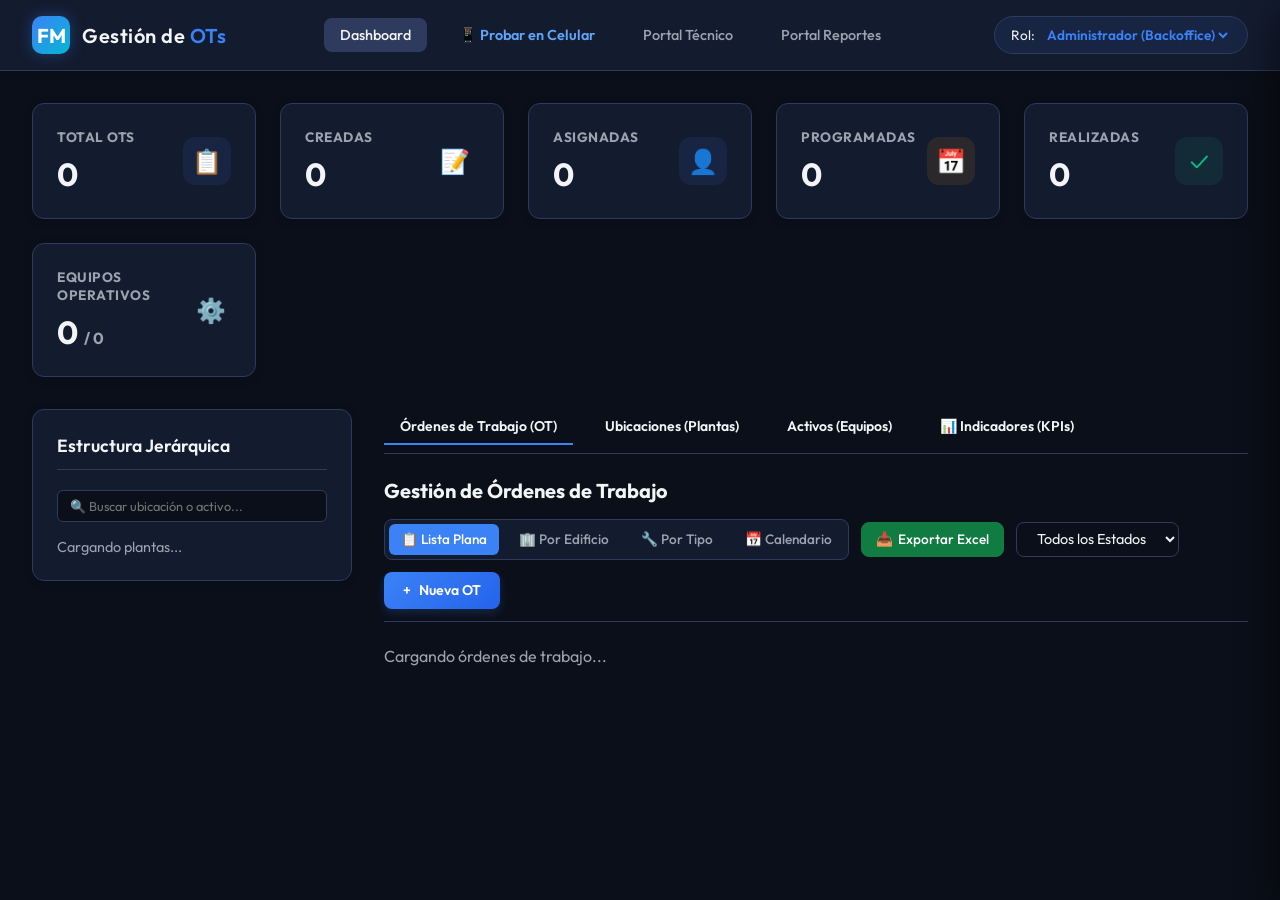
==== static/index.html @ 558680eb "feat: add 'Limpieza DB' state to asset status options and exclude it from active dropdowns" ====
<!DOCTYPE html>
<html lang="es">
<head>
    <meta charset="UTF-8">
    <meta name="viewport" content="width=device-width, initial-scale=1.0">
    <title>Gestión de OTs - FMS Climatización</title>
    <link rel="stylesheet" href="/static/css/style.css">
</head>
<body>

    <!-- App Header -->
    <header class="app-header">
        <div class="brand">
            <div class="brand-logo">FM</div>
            <h1 class="brand-name">Gestión de <span>OTs</span></h1>
        </div>
        
        <nav class="nav-links">
            <a href="/static/index.html" class="nav-link active">Dashboard</a>
            <a href="/static/simulator.html" class="nav-link" style="color: #60a5fa; font-weight: 600;">📱 Probar en Celular</a>
            <a href="/static/technician.html" class="nav-link" target="_blank">Portal Técnico</a>
            <a href="/static/request.html" class="nav-link" target="_blank">Portal Reportes</a>
        </nav>

        <div class="header-controls">
            <div class="role-badge">
                <span>Rol:</span>
                <select id="select-role" class="role-select">
                    <option value="admin">Administrador (Backoffice)</option>
                    <option value="tech">Técnico (Terreno)</option>
                </select>
            </div>
        </div>
    </header>

    <!-- Main Container -->
    <div class="main-container">

        <!-- KPI Row -->
        <div class="kpi-container" id="kpi-row">
            <div class="kpi-card interactive" id="card-kpi-total-ots">
                <div class="kpi-info">
                    <h3>Total OTs</h3>
                    <div class="kpi-value" id="kpi-total-ots">0</div>
                </div>
                <div class="kpi-icon-wrapper blue">📋</div>
            </div>
            <div class="kpi-card interactive" id="card-kpi-creadas">
                <div class="kpi-info">
                    <h3>Creadas</h3>
                    <div class="kpi-value" id="kpi-creadas">0</div>
                </div>
                <div class="kpi-icon-wrapper gray">📝</div>
            </div>
            <div class="kpi-card interactive" id="card-kpi-asignadas">
                <div class="kpi-info">
                    <h3>Asignadas</h3>
                    <div class="kpi-value" id="kpi-asignadas">0</div>
                </div>
                <div class="kpi-icon-wrapper blue">👤</div>
            </div>
            <div class="kpi-card interactive" id="card-kpi-programadas">
                <div class="kpi-info">
                    <h3>Programadas</h3>
                    <div class="kpi-value" id="kpi-programadas">0</div>
                </div>
                <div class="kpi-icon-wrapper orange">📅</div>
            </div>
            <div class="kpi-card interactive" id="card-kpi-realizadas">
                <div class="kpi-info">
                    <h3>Realizadas</h3>
                    <div class="kpi-value" id="kpi-realizadas">0</div>
                </div>
                <div class="kpi-icon-wrapper green">✓</div>
            </div>
            <div class="kpi-card interactive" id="card-kpi-activos">
                <div class="kpi-info">
                    <h3>Equipos Operativos</h3>
                    <div class="kpi-value" id="kpi-activos">0 <span style="font-size: 1rem; color: var(--text-muted);">/ 0</span></div>
                </div>
                <div class="kpi-icon-wrapper teal">⚙️</div>
            </div>
        </div>

        <!-- Dashboard Layout -->
        <div class="dashboard-grid">
            
            <!-- Sidebar: Hierarchical Selector -->
            <div class="hierarchy-panel" style="display: flex; flex-direction: column;">
                <div class="panel-title">
                    <span>Estructura Jerárquica</span>
                </div>
                <div style="margin-bottom: 1rem;">
                    <input type="text" id="hierarchy-search" class="form-control" placeholder="🔍 Buscar ubicación o activo..." style="font-size: 0.8rem; padding: 0.45rem 0.75rem; border-radius: 6px; width: 100%;">
                    <div id="search-planta-indicator" style="font-size: 0.7rem; color: var(--text-muted); margin-top: 0.35rem; display: none;"></div>
                </div>
                <div class="hierarchy-list" id="hierarchy-tree">
                    <!-- Loaded dynamically -->
                    <p style="color: var(--text-muted); font-size: 0.9rem;">Cargando plantas...</p>
                </div>
            </div>

            <!-- Content Area -->
            <div class="content-panel">
                
                <!-- Tab Headers -->
                <div style="display: flex; gap: 1rem; border-bottom: 1px solid var(--border-color); padding-bottom: 0.5rem;">
                    <button class="btn-secondary active" id="tab-btn-ots" style="border: none; background: transparent; padding: 0.5rem 1rem; border-bottom: 2px solid var(--accent-color); border-radius: 0; font-weight: 600;">
                        Órdenes de Trabajo (OT)
                    </button>
                    <button class="btn-secondary" id="tab-btn-ubicaciones" style="border: none; background: transparent; padding: 0.5rem 1rem; border-bottom: 2px solid transparent; border-radius: 0; font-weight: 600;">
                        Ubicaciones (Plantas)
                    </button>
                    <button class="btn-secondary" id="tab-btn-activos" style="border: none; background: transparent; padding: 0.5rem 1rem; border-bottom: 2px solid transparent; border-radius: 0; font-weight: 600;">
                        Activos (Equipos)
                    </button>
                    <button class="btn-secondary" id="tab-btn-kpis" style="border: none; background: transparent; padding: 0.5rem 1rem; border-bottom: 2px solid transparent; border-radius: 0; font-weight: 600;">
                        📊 Indicadores (KPIs)
                    </button>
                </div>

                <!-- Tab 1 Content: Work Orders -->
                <div id="tab-ots" class="tab-content">
                    <div class="card-header-actions">
                        <h2 style="font-size: 1.25rem;">Gestión de Órdenes de Trabajo</h2>
                        <div style="display: flex; gap: 0.75rem; align-items: center;">
                            <div style="display: flex; gap: 0.5rem; background: var(--bg-secondary); padding: 0.25rem; border-radius: 8px; border: 1px solid var(--border-color);" id="ot-view-selectors">
                                <button class="btn-secondary" id="btn-ot-view-flat" style="padding: 0.4rem 0.75rem; font-size: 0.85rem; border: none; border-radius: 6px; cursor: pointer; display: flex; align-items: center; gap: 0.35rem; background: var(--accent-color); color: white; font-weight: 500;">
                                    📋 Lista Plana
                                </button>
                                <button class="btn-secondary" id="btn-ot-view-building" style="padding: 0.4rem 0.75rem; font-size: 0.85rem; border: none; border-radius: 6px; cursor: pointer; display: flex; align-items: center; gap: 0.35rem; background: transparent; color: var(--text-muted); font-weight: 500;">
                                    🏢 Por Edificio
                                </button>
                                <button class="btn-secondary" id="btn-ot-view-type" style="padding: 0.4rem 0.75rem; font-size: 0.85rem; border: none; border-radius: 6px; cursor: pointer; display: flex; align-items: center; gap: 0.35rem; background: transparent; color: var(--text-muted); font-weight: 500;">
                                    🔧 Por Tipo
                                </button>
                                <button class="btn-secondary" id="btn-ot-view-calendar" style="padding: 0.4rem 0.75rem; font-size: 0.85rem; border: none; border-radius: 6px; cursor: pointer; display: flex; align-items: center; gap: 0.35rem; background: transparent; color: var(--text-muted); font-weight: 500;">
                                    📅 Calendario
                                </button>
                            </div>
                            <button class="btn-secondary" id="btn-export-ots-excel" style="background: #107c41; color: white; border-color: #107c41; display: flex; align-items: center; gap: 0.35rem; padding: 0.45rem 0.85rem; font-size: 0.85rem;">
                                <span>📥</span> Exportar Excel
                            </button>
                             <select id="filter-ot-state" class="form-control" style="width: auto; padding: 0.4rem 1rem;">
                                <option value="">Todos los Estados</option>
                                <option value="CREADA">Creadas</option>
                                <option value="ASIGNADA">Asignadas</option>
                                <option value="PROGRAMADA">Programadas</option>
                                <option value="REALIZADA">Realizadas</option>
                            </select>
                            <button class="btn-primary" id="btn-create-ot">
                                <span>+</span> Nueva OT
                            </button>
                        </div>
                    </div>
                    <div class="grid-container" id="ot-grid">
                        <!-- Loaded dynamically -->
                        <p style="color: var(--text-muted);">Selecciona una planta o edificio a la izquierda para ver sus OTs.</p>
                    </div>
                </div>

                <!-- Tab 2 Content: Assets -->
                <div id="tab-activos" class="tab-content" style="display: none;">
                    <div class="card-header-actions">
                        <div style="display: flex; flex-direction: column; gap: 0.25rem;">
                            <h2 style="font-size: 1.25rem;">Inventario de Activos</h2>
                            <span id="current-location-label" style="font-size: 0.85rem; color: var(--text-muted);">Selecciona una ubicación a la izquierda</span>
                        </div>
                        <div style="display: flex; gap: 0.75rem; align-items: center;">
                            <select id="filter-activo-state" class="form-control" style="width: auto; padding: 0.4rem 1rem;">
                                <option value="">Todos los Estados</option>
                                <option value="Operativo">Operativos</option>
                                <option value="En Reparación">En Reparación</option>
                                <option value="Limpieza DB">Limpieza DB</option>
                                <option value="Inactivo">Inactivos / Reemplazados</option>
                            </select>
                            <button class="btn-secondary" id="btn-export-activos-excel" style="background: #107c41; color: white; border-color: #107c41; display: flex; align-items: center; gap: 0.35rem; padding: 0.45rem 0.85rem; font-size: 0.85rem;">
                                <span>📥</span> Exportar Excel
                            </button>
                            <a href="/api/excel/plantilla-unificada" class="btn-secondary" style="text-decoration: none; color: var(--text-color); border: 1px solid var(--border-color); display: flex; align-items: center; gap: 0.35rem; padding: 0.45rem 0.85rem; font-size: 0.85rem; border-radius: 6px; background: var(--bg-secondary);">
                                <span>📋</span> Plantilla Carga Masiva
                            </a>
                            <label for="excel-import-unified-file" class="btn-secondary" style="cursor: pointer; display: flex; align-items: center; gap: 0.35rem; font-size: 0.85rem; padding: 0.45rem 0.85rem; background: var(--bg-secondary); border: 1px solid var(--border-color); border-radius: 6px;">
                                <span>📤</span> Subir Carga Masiva
                                <input type="file" id="excel-import-unified-file" accept=".xlsx, .xls" style="display: none;">
                            </label>
                            <a href="/api/excel/plantilla-checklists" class="btn-secondary" style="text-decoration: none; color: var(--text-color); border: 1px solid var(--border-color); display: flex; align-items: center; gap: 0.35rem; padding: 0.45rem 0.85rem; font-size: 0.85rem; border-radius: 6px; background: var(--bg-secondary);">
                                <span>📋</span> Plantilla Checklists
                            </a>
                            <label for="excel-import-checklists-file" class="btn-secondary" id="label-import-checklists" style="cursor: pointer; display: flex; align-items: center; gap: 0.35rem; font-size: 0.85rem; padding: 0.45rem 0.85rem; background: var(--bg-secondary); border: 1px solid var(--border-color); border-radius: 6px;">
                                <span id="label-import-checklists-span">📤</span> Subir Checklists
                                <input type="file" id="excel-import-checklists-file" accept=".xlsx, .xls" style="display: none;">
                            </label>
                            <button class="btn-primary" id="btn-create-activo" disabled>
                                <span>+</span> Registrar Activo
                            </button>
                        </div>
                    </div>
                    <div class="grid-container" id="activo-grid">
                        <p style="color: var(--text-muted);">Selecciona una ubicación específica a la izquierda para ver sus activos.</p>
                    </div>
                </div>

                <!-- Tab 3 Content: Locations (Plant View) -->
                <div id="tab-ubicaciones" class="tab-content" style="display: none;">
                    <!-- Sub-view 1: Plants Summary Overview -->
                    <div id="plant-summary-view">
                        <div class="card-header-actions" style="margin-bottom: 1.5rem;">
                            <div style="display: flex; flex-direction: column; gap: 0.25rem;">
                                <h2 style="font-size: 1.25rem;">Resumen de OTs por Planta</h2>
                                <span style="font-size: 0.85rem; color: var(--text-muted);">Selecciona una planta para ver el detalle de sus órdenes de trabajo</span>
                            </div>
                        </div>
                        <div style="display: grid; grid-template-columns: repeat(auto-fit, minmax(300px, 1fr)); gap: 1.5rem;" id="plant-summary-grid">
                            <!-- Santa Adela Card -->
                            <div class="entity-card plant-kpi-card" data-planta-nombre="Santa Adela" style="cursor: pointer; padding: 1.5rem; transition: transform 0.2s, box-shadow 0.2s; border: 1px solid var(--border-color); background: rgba(255,255,255,0.03); border-radius: 8px;">
                                <h3 style="margin-bottom: 1rem; color: var(--accent-color); font-size: 1.2rem; display: flex; align-items: center; gap: 0.5rem;">🏢 Santa Adela</h3>
                                <div style="display: flex; flex-direction: column; gap: 0.5rem; font-size: 0.9rem;">
                                    <div style="display: flex; justify-content: space-between; border-bottom: 1px solid rgba(255,255,255,0.05); padding-bottom: 0.25rem;">
                                        <span>🛠️ Mantenimiento Correctivo:</span>
                                        <strong id="plant-corrective-santa-adela" style="color: var(--text-color);">0 OTs</strong>
                                    </div>
                                    <div style="display: flex; justify-content: space-between; border-bottom: 1px solid rgba(255,255,255,0.05); padding-bottom: 0.25rem;">
                                        <span>📅 Mantenimiento Preventivo:</span>
                                        <strong id="plant-preventive-santa-adela" style="color: var(--text-color);">0 OTs</strong>
                                    </div>
                                    <div style="display: flex; justify-content: space-between; font-weight: bold; margin-top: 0.5rem; font-size: 1rem; color: var(--accent-color);">
                                        <span>Total OTs:</span>
                                        <span id="plant-total-santa-adela">0 OTs</span>
                                    </div>
                                </div>
                            </div>
                            <!-- La Divisa Card -->
                            <div class="entity-card plant-kpi-card" data-planta-nombre="La Divisa" style="cursor: pointer; padding: 1.5rem; transition: transform 0.2s, box-shadow 0.2s; border: 1px solid var(--border-color); background: rgba(255,255,255,0.03); border-radius: 8px;">
                                <h3 style="margin-bottom: 1rem; color: var(--accent-color); font-size: 1.2rem; display: flex; align-items: center; gap: 0.5rem;">🏢 La Divisa</h3>
                                <div style="display: flex; flex-direction: column; gap: 0.5rem; font-size: 0.9rem;">
                                    <div style="display: flex; justify-content: space-between; border-bottom: 1px solid rgba(255,255,255,0.05); padding-bottom: 0.25rem;">
                                        <span>🛠️ Mantenimiento Correctivo:</span>
                                        <strong id="plant-corrective-la-divisa" style="color: var(--text-color);">0 OTs</strong>
                                    </div>
                                    <div style="display: flex; justify-content: space-between; border-bottom: 1px solid rgba(255,255,255,0.05); padding-bottom: 0.25rem;">
                                        <span>📅 Mantenimiento Preventivo:</span>
                                        <strong id="plant-preventive-la-divisa" style="color: var(--text-color);">0 OTs</strong>
                                    </div>
                                    <div style="display: flex; justify-content: space-between; font-weight: bold; margin-top: 0.5rem; font-size: 1rem; color: var(--accent-color);">
                                        <span>Total OTs:</span>
                                        <span id="plant-total-la-divisa">0 OTs</span>
                                    </div>
                                </div>
                            </div>
                            <!-- Sta. A. 10.000 Card -->
                            <div class="entity-card plant-kpi-card" data-planta-nombre="Sta. A. 10.000" style="cursor: pointer; padding: 1.5rem; transition: transform 0.2s, box-shadow 0.2s; border: 1px solid var(--border-color); background: rgba(255,255,255,0.03); border-radius: 8px;">
                                <h3 style="margin-bottom: 1rem; color: var(--accent-color); font-size: 1.2rem; display: flex; align-items: center; gap: 0.5rem;">🏢 Sta. A. 10.000</h3>
                                <div style="display: flex; flex-direction: column; gap: 0.5rem; font-size: 0.9rem;">
                                    <div style="display: flex; justify-content: space-between; border-bottom: 1px solid rgba(255,255,255,0.05); padding-bottom: 0.25rem;">
                                        <span>🛠️ Mantenimiento Correctivo:</span>
                                        <strong id="plant-corrective-sta-a-10000" style="color: var(--text-color);">0 OTs</strong>
                                    </div>
                                    <div style="display: flex; justify-content: space-between; border-bottom: 1px solid rgba(255,255,255,0.05); padding-bottom: 0.25rem;">
                                        <span>📅 Mantenimiento Preventivo:</span>
                                        <strong id="plant-preventive-sta-a-10000" style="color: var(--text-color);">0 OTs</strong>
                                    </div>
                                    <div style="display: flex; justify-content: space-between; font-weight: bold; margin-top: 0.5rem; font-size: 1rem; color: var(--accent-color);">
                                        <span>Total OTs:</span>
                                        <span id="plant-total-sta-a-10000">0 OTs</span>
                                    </div>
                                </div>
                            </div>
                        </div>
                    </div>

                    <!-- Sub-view 2: Plant OTs Detail View -->
                    <div id="plant-detail-view" style="display: none;">
                        <!-- Header (Full Width) -->
                        <div style="display: flex; justify-content: space-between; align-items: center; margin-bottom: 1.5rem; flex-wrap: wrap; gap: 1rem; border-bottom: 1px solid var(--border-color); padding-bottom: 1rem;">
                            <div style="display: flex; align-items: center; gap: 1rem;">
                                <button class="btn-secondary" id="btn-back-to-plants" style="padding: 0.45rem 0.85rem; font-size: 0.85rem; display: flex; align-items: center; gap: 0.35rem; border-radius: 6px; border: 1px solid var(--border-color); background: var(--bg-secondary); color: var(--text-color); cursor: pointer;">
                                    ⬅️ Volver al Resumen
                                </button>
                                <div>
                                    <h2 style="font-size: 1.25rem;" id="plant-detail-title">Órdenes de Trabajo</h2>
                                    <span style="font-size: 0.85rem; color: var(--text-muted);" id="plant-detail-subtitle">Listado de órdenes correspondientes a la planta seleccionada</span>
                                </div>
                            </div>
                            <div style="display: flex; gap: 0.5rem; background: var(--bg-secondary); padding: 0.25rem; border-radius: 8px; border: 1px solid var(--border-color);" id="plant-view-selectors">
                                <button class="btn-secondary" id="btn-plant-view-flat" style="padding: 0.4rem 0.75rem; font-size: 0.85rem; border: none; border-radius: 6px; cursor: pointer; display: flex; align-items: center; gap: 0.35rem; background: var(--accent-color); color: white; font-weight: 500;">
                                    📋 Lista Plana
                                </button>
                                <button class="btn-secondary" id="btn-plant-view-building" style="padding: 0.4rem 0.75rem; font-size: 0.85rem; border: none; border-radius: 6px; cursor: pointer; display: flex; align-items: center; gap: 0.35rem; background: transparent; color: var(--text-muted); font-weight: 500;">
                                    🏢 Por Edificio
                                </button>
                                <button class="btn-secondary" id="btn-plant-view-type" style="padding: 0.4rem 0.75rem; font-size: 0.85rem; border: none; border-radius: 6px; cursor: pointer; display: flex; align-items: center; gap: 0.35rem; background: transparent; color: var(--text-muted); font-weight: 500;">
                                    🔧 Por Tipo
                                </button>
                            </div>
                        </div>

                        <!-- 2-Column Layout -->
                        <div class="plant-detail-layout" style="display: grid; grid-template-columns: 1fr 2fr; gap: 1.5rem;">
                            
                            <!-- Left Column: Locations list grouped by building -->
                            <div class="plant-locations-panel" style="background: rgba(255,255,255,0.02); border: 1px solid var(--border-color); border-radius: 8px; padding: 1.25rem; display: flex; flex-direction: column; gap: 1rem; align-self: start;">
                                <h3 style="font-size: 1rem; color: var(--text-main); font-weight: 600; display: flex; align-items: center; gap: 0.4rem; border-bottom: 1px solid rgba(255,255,255,0.05); padding-bottom: 0.5rem; margin-bottom: 0.25rem;">📍 Ubicaciones (Sectores)</h3>
                                <div id="plant-detail-locations-list" style="display: flex; flex-direction: column; gap: 1rem; max-height: 600px; overflow-y: auto; padding-right: 0.25rem;">
                                    <!-- Loaded dynamically -->
                                    <p style="color: var(--text-muted); font-size: 0.85rem;">Cargando ubicaciones...</p>
                                </div>
                            </div>
                            
                            <!-- Right Column: Work Orders list/grid -->
                            <div class="plant-ots-panel" style="display: flex; flex-direction: column; gap: 1rem;">
                                <div class="grid-container" id="plant-ot-grid">
                                    <!-- Dynamic OT Cards for selected plant -->
                                </div>
                            </div>
                            
                        </div>
                    </div>
                </div>

                <!-- Tab 4 Content: KPIs -->
                <div id="tab-kpis" class="tab-content" style="display: none; padding-bottom: 2rem;">
                    <div class="card-header-actions" style="margin-bottom: 1.5rem; flex-wrap: wrap; gap: 1rem;">
                        <div style="display: flex; flex-direction: column; gap: 0.25rem;">
                            <h2 style="font-size: 1.25rem;">Indicadores Clave de Rendimiento (KPIs)</h2>
                            <span style="font-size: 0.85rem; color: var(--text-muted);">Análisis de desempeño y tiempos de respuesta de las órdenes de trabajo</span>
                        </div>
                        
                        <!-- Rango de Fechas y Presets -->
                        <div style="display: flex; align-items: center; gap: 0.75rem; flex-wrap: wrap; background: rgba(255,255,255,0.02); padding: 0.75rem 1rem; border-radius: 8px; border: 1px solid var(--border-color);">
                            <div style="display: flex; gap: 0.5rem; background: rgba(0,0,0,0.2); padding: 0.2rem; border-radius: 6px; border: 1px solid var(--border-color);">
                                <button class="btn-secondary" id="kpis-preset-7d" style="padding: 0.3rem 0.6rem; font-size: 0.8rem; border: none; border-radius: 4px; cursor: pointer; background: transparent; color: var(--text-muted); font-weight: 500;">7D</button>
                                <button class="btn-secondary active" id="kpis-preset-month" style="padding: 0.3rem 0.6rem; font-size: 0.8rem; border: none; border-radius: 4px; cursor: pointer; background: var(--accent-color); color: white; font-weight: 500;">Este Mes</button>
                                <button class="btn-secondary" id="kpis-preset-prev-month" style="padding: 0.3rem 0.6rem; font-size: 0.8rem; border: none; border-radius: 4px; cursor: pointer; background: transparent; color: var(--text-muted); font-weight: 500;">Mes Ant.</button>
                                <button class="btn-secondary" id="kpis-preset-all" style="padding: 0.3rem 0.6rem; font-size: 0.8rem; border: none; border-radius: 4px; cursor: pointer; background: transparent; color: var(--text-muted); font-weight: 500;">Todo</button>
                            </div>
                            
                            <div style="display: flex; align-items: center; gap: 0.5rem; font-size: 0.85rem;">
                                <label for="kpis-date-start" style="color: var(--text-muted);">Desde:</label>
                                <input type="date" id="kpis-date-start" style="background: var(--input-bg); color: var(--text-color); border: 1px solid var(--border-color); padding: 0.35rem 0.5rem; border-radius: 4px; outline: none; font-family: inherit; font-size: 0.85rem;">
                                
                                <label for="kpis-date-end" style="color: var(--text-muted);">Hasta:</label>
                                <input type="date" id="kpis-date-end" style="background: var(--input-bg); color: var(--text-color); border: 1px solid var(--border-color); padding: 0.35rem 0.5rem; border-radius: 4px; outline: none; font-family: inherit; font-size: 0.85rem;">
                            </div>
                        </div>
                    </div>

                    <!-- Cuadrícula de KPIs -->
                    <div style="display: grid; grid-template-columns: repeat(auto-fit, minmax(220px, 1fr)); gap: 1.25rem; margin-bottom: 1.5rem;">
                        <!-- KPI Card: Total OTs -->
                        <div class="entity-card" style="padding: 1.25rem; border: 1px solid var(--border-color); background: rgba(255,255,255,0.02); border-radius: 8px;">
                            <span style="font-size: 0.8rem; color: var(--text-muted); display: block; margin-bottom: 0.5rem;">📋 OTs Creadas</span>
                            <h3 id="kpi-val-total-ots" style="font-size: 2rem; font-weight: 700; margin: 0; color: var(--text-main);">0</h3>
                            <span style="font-size: 0.75rem; color: var(--text-muted); display: block; margin-top: 0.25rem;">En el período seleccionado</span>
                        </div>
                        
                        <!-- KPI Card: Tasa de Resolución -->
                        <div class="entity-card" style="padding: 1.25rem; border: 1px solid var(--border-color); background: rgba(255,255,255,0.02); border-radius: 8px;">
                            <span style="font-size: 0.8rem; color: var(--text-muted); display: block; margin-bottom: 0.5rem;">✅ Tasa de Resolución</span>
                            <h3 id="kpi-val-resolution-rate" style="font-size: 2rem; font-weight: 700; margin: 0; color: var(--success);">0%</h3>
                            <span style="font-size: 0.75rem; color: var(--text-muted); display: block; margin-top: 0.25rem;"><span id="kpi-val-resolved-count">0</span> de <span id="kpi-val-total-resolved-base">0</span> resueltas</span>
                        </div>
                        
                        <!-- KPI Card: MTTR -->
                        <div class="entity-card" style="padding: 1.25rem; border: 1px solid var(--border-color); background: rgba(255,255,255,0.02); border-radius: 8px;">
                            <span style="font-size: 0.8rem; color: var(--text-muted); display: block; margin-bottom: 0.5rem;">⏱️ Tiempo Medio (MTTR)</span>
                            <h3 id="kpi-val-mttr" style="font-size: 2rem; font-weight: 700; margin: 0; color: var(--accent-color);">0 hrs</h3>
                            <span style="font-size: 0.75rem; color: var(--text-muted); display: block; margin-top: 0.25rem;">Promedio de resolución</span>
                        </div>
                        
                        <!-- KPI Card: Cumplimiento de Programación -->
                        <div class="entity-card" style="padding: 1.25rem; border: 1px solid var(--border-color); background: rgba(255,255,255,0.02); border-radius: 8px;">
                            <span style="font-size: 0.8rem; color: var(--text-muted); display: block; margin-bottom: 0.5rem;">📅 Cumplimiento Plazos</span>
                            <h3 id="kpi-val-ontime-rate" style="font-size: 2rem; font-weight: 700; margin: 0; color: var(--warning);">0%</h3>
                            <span style="font-size: 0.75rem; color: var(--text-muted); display: block; margin-top: 0.25rem;">OTs programadas a tiempo</span>
                        </div>
                    </div>

                    <!-- Panel de Gráficos y Rankings -->
                    <div style="display: grid; grid-template-columns: repeat(auto-fit, minmax(450px, 1fr)); gap: 1.5rem;">
                        <!-- Panel Izquierdo: Gráficos de OTs -->
                        <div class="entity-card" style="padding: 1.5rem; border: 1px solid var(--border-color); background: rgba(255,255,255,0.02); border-radius: 8px; display: flex; flex-direction: column; gap: 1.5rem;">
                            
                            <!-- 1. Distribución por Especialidad / Tipo de Activo -->
                            <div>
                                <h3 style="font-size: 1rem; margin-bottom: 0.75rem; color: var(--text-main); display: flex; align-items: center; gap: 0.5rem;">⚙️ Distribución por Especialidad</h3>
                                <div style="overflow-x: auto;">
                                    <table style="width: 100%; border-collapse: collapse; font-size: 0.85rem; text-align: left;">
                                        <thead>
                                            <tr style="border-bottom: 1px solid rgba(255,255,255,0.08); color: var(--text-muted);">
                                                <th style="padding: 0.5rem 0.25rem;">Especialidad</th>
                                                <th style="padding: 0.5rem; text-align: center;">OTs Totales</th>
                                                <th style="padding: 0.5rem; text-align: right;">Porcentaje</th>
                                            </tr>
                                        </thead>
                                        <tbody id="kpis-specialty-table-body">
                                            <!-- Dynamically loaded rows -->
                                        </tbody>
                                    </table>
                                </div>
                            </div>
                            
                            <hr style="border: 0; border-top: 1px solid rgba(255,255,255,0.05); margin: 0;">
                            
                            <!-- 2. Distribución por Prioridad (Pie/Torta) -->
                            <div>
                                <h3 style="font-size: 1rem; margin-bottom: 1rem; color: var(--text-main); display: flex; align-items: center; gap: 0.5rem;">🚦 Distribución por Prioridad</h3>
                                <div style="display: flex; align-items: center; justify-content: center; gap: 2.5rem; flex-wrap: wrap; padding: 0.5rem 0;" id="kpis-priority-pie-container">
                                    <!-- Circular Pie Chart (Conic Gradient) -->
                                    <div id="kpis-priority-pie" style="width: 130px; height: 130px; border-radius: 50%; background: conic-gradient(rgba(255,255,255,0.05) 0% 100%); flex-shrink: 0; border: 2px solid rgba(255,255,255,0.08); box-shadow: 0 4px 12px rgba(0,0,0,0.4);"></div>
                                    
                                    <!-- Legends -->
                                    <div id="kpis-priority-pie-legend" style="display: flex; flex-direction: column; gap: 0.6rem; flex-grow: 1; min-width: 150px;">
                                        <!-- Dynamic legends -->
                                    </div>
                                </div>
                            </div>
                            
                            <hr style="border: 0; border-top: 1px solid rgba(255,255,255,0.05); margin: 0;">
                            
                            <!-- 3. Distribución por Tipo de OT -->
                            <div>
                                <h3 style="font-size: 1rem; margin-bottom: 1rem; color: var(--text-main); display: flex; align-items: center; gap: 0.5rem;">🔧 Tipos de Mantenimiento</h3>
                                <div style="display: flex; flex-direction: column; gap: 0.8rem;" id="kpis-type-chart">
                                    <!-- Dynamic Bars -->
                                </div>
                            </div>
                        </div>
                        
                        <!-- Panel Derecho: Rankings -->
                        <div class="entity-card" style="padding: 1.5rem; border: 1px solid var(--border-color); background: rgba(255,255,255,0.02); border-radius: 8px; display: flex; flex-direction: column; gap: 1.5rem;">
                            
                            <!-- Ranking de Técnicos -->
                            <div>
                                <h3 style="font-size: 1rem; margin-bottom: 0.75rem; color: var(--text-main); display: flex; align-items: center; gap: 0.5rem;">🏆 Rendimiento de Técnicos</h3>
                                <div style="overflow-x: auto;">
                                    <table style="width: 100%; border-collapse: collapse; font-size: 0.85rem; text-align: left;">
                                        <thead>
                                            <tr style="border-bottom: 1px solid rgba(255,255,255,0.08); color: var(--text-muted);">
                                                <th style="padding: 0.5rem 0.25rem;">Técnico</th>
                                                <th style="padding: 0.5rem; text-align: center;">OTs Resueltas</th>
                                                <th style="padding: 0.5rem; text-align: right;">MTTR Promedio</th>
                                            </tr>
                                        </thead>
                                        <tbody id="kpis-technicians-ranking">
                                            <!-- Dynamically loaded rows -->
                                        </tbody>
                                    </table>
                                </div>
                            </div>
                            
                            <hr style="border: 0; border-top: 1px solid rgba(255,255,255,0.05); margin: 0;">
                            
                            <!-- Activos Críticos con más Fallas -->
                            <div>
                                <h3 style="font-size: 1rem; margin-bottom: 0.75rem; color: var(--text-main); display: flex; align-items: center; gap: 0.5rem;">🚨 Top Activos con Fallas (Correctivos)</h3>
                                <div style="overflow-x: auto;">
                                    <table style="width: 100%; border-collapse: collapse; font-size: 0.85rem; text-align: left;">
                                        <thead>
                                            <tr style="border-bottom: 1px solid rgba(255,255,255,0.08); color: var(--text-muted);">
                                                <th style="padding: 0.5rem 0.25rem;">Equipo (Activo)</th>
                                                <th style="padding: 0.5rem;">Ubicación</th>
                                                <th style="padding: 0.5rem; text-align: right;">Fallas</th>
                                            </tr>
                                        </thead>
                                        <tbody id="kpis-assets-ranking">
                                            <!-- Dynamically loaded rows -->
                                        </tbody>
                                    </table>
                                </div>
                            </div>
                        </div>
                    </div>
                </div>

            </div>

        </div>

    </div>

    <!-- SLIDING DETAIL DRAWER (Ficha Técnica y Despiece) -->
    <div class="drawer" id="asset-drawer">
        <div class="drawer-header" style="display: flex; justify-content: space-between; align-items: center;">
            <h3 id="drawer-asset-name">Nombre del Activo</h3>
            <button class="btn-icon" id="close-drawer">✕</button>
        </div>
        <div class="drawer-body">
            
            <!-- Asset Hierarchy Location Info -->
            <div class="detail-section" style="margin-top: 0; margin-bottom: 1.25rem; background: rgba(59, 130, 246, 0.05); padding: 0.75rem 1rem; border-radius: 8px; border: 1px solid rgba(59, 130, 246, 0.2);">
                <div class="detail-label" style="font-size: 0.75rem; text-transform: uppercase; letter-spacing: 0.05em; color: var(--text-muted); margin-bottom: 0.35rem; font-weight: 600;">Ubicación Jerárquica</div>
                <div style="font-size: 0.9rem; font-weight: 500; display: flex; align-items: center; gap: 0.4rem; flex-wrap: wrap;">
                    <span id="drawer-asset-planta" style="color: var(--accent-color);">Planta</span>
                    <span style="color: var(--text-muted); font-size: 0.8rem;">&gt;</span> 
                    <span id="drawer-asset-edificio" style="color: var(--text-main);">Edificio</span>
                    <span style="color: var(--text-muted); font-size: 0.8rem;">&gt;</span> 
                    <span id="drawer-asset-ubicacion" style="color: var(--text-main); font-weight: 600;">Ubicación</span>
                </div>
            </div>

            <!-- Asset Status & Lifecycle Transition Row -->
            <div style="display: flex; justify-content: space-between; align-items: center; background: rgba(255,255,255,0.03); padding: 0.75rem 1rem; border-radius: 8px; border: 1px solid var(--border-color); margin-bottom: 1.25rem;">
                <div style="display: flex; align-items: center; gap: 0.75rem;">
                    <span style="font-size: 0.85rem; color: var(--text-muted); font-weight: 500;">Estado:</span>
                    <span id="drawer-asset-estado" class="status-badge status-ok">Operativo</span>
                </div>
                <div style="display: flex; gap: 0.5rem;">
                    <button class="btn-primary" id="btn-edit-asset" style="padding: 0.35rem 0.6rem; font-size: 0.75rem; background: var(--bg-secondary); border: 1px solid var(--border-color); color: var(--text-color); cursor: pointer; border-radius: 4px; display: flex; align-items: center; gap: 0.25rem;">
                        🔄 Reemplazar / Estado
                    </button>
                    <button class="btn-primary" id="btn-create-ot-for-asset" style="padding: 0.35rem 0.6rem; font-size: 0.75rem; background: var(--accent-color); color: white; border: 1px solid var(--accent-color); cursor: pointer; border-radius: 4px; display: flex; align-items: center; gap: 0.25rem;">
                        🛠️ Nueva OT
                    </button>
                </div>
            </div>

            <!-- Asset Specs -->
            <div class="detail-section">
                <div style="display: flex; justify-content: space-between; align-items: center; margin-bottom: 0.5rem;">
                    <h4 class="detail-section-title" style="margin-bottom: 0;">Ficha Técnica</h4>
                    <button class="btn-secondary" id="btn-edit-tech-sheet" style="padding: 0.25rem 0.5rem; font-size: 0.7rem; background: var(--bg-primary); border: 1px solid var(--border-color); color: var(--text-muted); cursor: pointer; border-radius: 4px;">✏️ Editar Ficha (Admin)</button>
                </div>
                <div class="detail-grid">
                    <div class="detail-item">
                        <div class="detail-label">Marca</div>
                        <div class="detail-value" id="drawer-asset-marca"> Carrier </div>
                    </div>
                    <div class="detail-item">
                        <div class="detail-label">Modelo</div>
                        <div class="detail-value" id="drawer-asset-modelo"> 30XA-200 </div>
                    </div>
                    <div class="detail-item">
                        <div class="detail-label">N° Serie</div>
                        <div class="detail-value" id="drawer-asset-serie"> CN-929312 </div>
                    </div>
                </div>
            </div>

            <!-- Despiece / Components -->
            <div class="detail-section">
                <div style="display: flex; justify-content: space-between; align-items: center; margin-bottom: 0.75rem;">
                    <h4 class="detail-section-title" style="margin-bottom: 0;">Despiece del Activo</h4>
                    <button class="btn-primary" id="btn-add-component" style="padding: 0.25rem 0.5rem; font-size: 0.75rem;">+ Agregar Parte</button>
                </div>
                <div class="component-list" id="drawer-component-list">
                    <!-- Dynamic Component List -->
                </div>
            </div>

            <!-- Historical OTs -->
            <div class="detail-section">
                <h4 class="detail-section-title">Historial de Intervenciones (OTs)</h4>
                <div class="component-list" id="drawer-history-list">
                    <!-- Dynamic OT History -->
                </div>
            </div>

        </div>
    </div>

    <!-- SLIDING DETAIL DRAWER FOR OT -->
    <div class="drawer" id="ot-drawer">
        <div class="drawer-header" style="display: flex; justify-content: space-between; align-items: center;">
            <h3 id="drawer-ot-title">Detalles de la OT</h3>
            <button class="btn-icon" id="close-ot-drawer">✕</button>
        </div>
        <div class="drawer-body">
            <!-- OT Hierarchy Location Info -->
            <div class="detail-section" style="margin-top: 0; margin-bottom: 1.25rem; background: rgba(59, 130, 246, 0.05); padding: 0.75rem 1rem; border-radius: 8px; border: 1px solid rgba(59, 130, 246, 0.2);">
                <div class="detail-label" style="font-size: 0.75rem; text-transform: uppercase; letter-spacing: 0.05em; color: var(--text-muted); margin-bottom: 0.35rem; font-weight: 600;">Ubicación de los Trabajos</div>
                <div style="font-size: 0.9rem; font-weight: 500; display: flex; align-items: center; gap: 0.4rem; flex-wrap: wrap;">
                    <span id="drawer-ot-planta" style="color: var(--accent-color);">Planta</span>
                    <span style="color: var(--text-muted); font-size: 0.8rem;">&gt;</span> 
                    <span id="drawer-ot-edificio" style="color: var(--text-main);">Edificio</span>
                    <span id="drawer-ot-ubicacion-container" style="display: inline-flex; align-items: center; gap: 0.4rem;">
                        <span style="color: var(--text-muted); font-size: 0.8rem;">&gt;</span>
                        <span id="drawer-ot-ubicacion" style="color: var(--text-main); font-weight: 600;">Ubicación</span>
                    </span>
                </div>
            </div>

            <!-- OT Status Row -->
            <div style="display: flex; justify-content: space-between; align-items: center; background: rgba(255,255,255,0.03); padding: 0.75rem 1rem; border-radius: 8px; border: 1px solid var(--border-color); margin-bottom: 1.25rem;">
                <div style="display: flex; align-items: center; gap: 0.75rem;">
                    <span style="font-size: 0.85rem; color: var(--text-muted); font-weight: 500;">Estado:</span>
                    <span id="drawer-ot-estado" class="status-badge">Estado</span>
                </div>
                <div style="display: flex; gap: 0.5rem;" id="drawer-ot-actions-container">
                    <!-- Quick actions (e.g. Programar/Reasignar, Iniciar, Terminar, etc.) -->
                </div>
            </div>

            <!-- OT Specs/Info -->
            <div class="detail-section">
                <h4 class="detail-section-title">Información General</h4>
                <div class="detail-grid">
                    <div class="detail-item">
                        <div class="detail-label">Prioridad</div>
                        <div class="detail-value" id="drawer-ot-prioridad">Media</div>
                    </div>
                    <div class="detail-item">
                        <div class="detail-label">Reportado por</div>
                        <div class="detail-value" id="drawer-ot-reportado">Sistema</div>
                    </div>
                    <div class="detail-item">
                        <div class="detail-label">Fecha Creación</div>
                        <div class="detail-value" id="drawer-ot-creacion">-</div>
                    </div>
                </div>
                <div class="detail-grid" style="margin-top: 0.75rem;">
                    <div class="detail-item" style="grid-column: span 2;">
                        <div class="detail-label">Técnico Asignado</div>
                        <div class="detail-value" id="drawer-ot-tecnico">No Asignado</div>
                    </div>
                    <div class="detail-item">
                        <div class="detail-label">Fecha Programada</div>
                        <div class="detail-value" id="drawer-ot-programada">Pendiente</div>
                    </div>
                </div>
            </div>

            <!-- Description -->
            <div class="detail-section">
                <h4 class="detail-section-title">Descripción del Problema / Tarea</h4>
                <p id="drawer-ot-descripcion" style="font-size:0.9rem; background:rgba(0,0,0,0.15); padding:0.75rem; border-radius:6px; color:#cbd5e1; line-height:1.4; margin:0;"></p>
            </div>

            <!-- Technical Comments / Closing Notes -->
            <div class="detail-section" id="drawer-ot-resolucion-section" style="display: none;">
                <h4 class="detail-section-title">Comentarios Técnicos / Notas de Cierre</h4>
                <p id="drawer-ot-resolucion" style="font-size:0.9rem; background:rgba(16, 124, 65, 0.1); border-left: 3px solid var(--success); padding:0.75rem; border-radius:6px; color:#cbd5e1; line-height:1.4; margin:0;"></p>
            </div>

            <!-- Worked Components (Despieces) -->
            <div class="detail-section" id="drawer-ot-components-section" style="display: none;">
                <h4 class="detail-section-title">Despieces a Trabajar</h4>
                <div class="component-list" id="drawer-ot-components-list"></div>
            </div>

            <!-- Checklist results -->
            <div class="detail-section" id="drawer-ot-checklist-section" style="display: none;">
                <h4 class="detail-section-title">Resultados de Inspección</h4>
                <div class="component-list" id="drawer-ot-checklist-results"></div>
            </div>

            <!-- Backup photos -->
            <div class="detail-section" id="drawer-ot-photos-section" style="display: none;">
                <h4 class="detail-section-title">Fotos de Respaldo</h4>
                <div style="display: flex; gap: 0.5rem; overflow-x: auto; padding-bottom: 0.25rem;" id="drawer-ot-photos-container"></div>
            </div>

            <!-- Notes diary -->
            <div class="detail-section" id="drawer-ot-comentarios-section" style="display: none;">
                <h4 class="detail-section-title">Bitácora de Notas</h4>
                <div class="component-list" id="drawer-ot-comentarios-list" style="display: flex; flex-direction: column; gap: 0.5rem; max-height: 200px; overflow-y: auto;"></div>
            </div>
        </div>
    </div>

    <!-- MODAL: CREATE MANUAL OT -->
    <div class="modal-overlay" id="ot-modal">
        <div class="modal-content">
            <div class="modal-header">
                <h3>Crear Nueva Orden de Trabajo</h3>
                <button class="btn-icon" id="close-ot-modal">✕</button>
            </div>
            <div class="modal-body">
                <form id="ot-form">
                    <!-- Smart Location Search -->
                    <div class="form-group" style="position: relative; margin-bottom: 1.25rem;">
                        <label for="ot-search-location">🔍 Buscador Rápido de Ubicación o Equipo (Opcional)</label>
                        <input type="text" id="ot-search-location" class="form-control" placeholder="Escribe para buscar (ej: Oficina RRHH, ecp1on, FC-P1A-E6)..." autocomplete="off">
                        <div id="ot-search-location-results" class="search-results-dropdown" style="display: none; position: absolute; top: 100%; left: 0; right: 0; max-height: 200px; overflow-y: auto; background: var(--bg-card); border: 1px solid var(--border-color); border-radius: 6px; z-index: 1000; box-shadow: var(--shadow-lg); padding: 0.25rem 0;">
                        </div>
                    </div>
                    
                    <div class="form-row">
                        <div class="form-group">
                            <label for="ot-select-planta">Planta *</label>
                            <select id="ot-select-planta" class="form-control" required></select>
                        </div>
                        <div class="form-group">
                            <label for="ot-select-edificio">Edificio / Sector *</label>
                            <select id="ot-select-edificio" class="form-control" required disabled>
                                <option value="">Selecciona planta...</option>
                            </select>
                        </div>
                    </div>
                    
                    <div class="form-row">
                        <div class="form-group">
                            <label for="ot-select-ubicacion">Ubicación *</label>
                            <select id="ot-select-ubicacion" class="form-control" required disabled>
                                <option value="">Selecciona edificio...</option>
                            </select>
                        </div>
                        <div class="form-group">
                            <label for="ot-select-activo">Activo / Equipo (Opcional)</label>
                            <select id="ot-select-activo" class="form-control" disabled>
                                <option value="">Selecciona ubicación...</option>
                            </select>
                        </div>
                    </div>
                    
                    <div id="ot-components-container" style="display:none; margin-bottom: 1.25rem; border: 1px solid var(--border-color); border-radius: 8px; padding: 0.75rem; background-color: var(--bg-primary);">
                        <label style="font-weight: 500; margin-bottom: 0.5rem; display: block; font-size: 0.875rem; color: var(--text-muted);">Componentes / Despieces a trabajar (Opcional)</label>
                        <div id="ot-components-list" style="max-height: 180px; overflow-y: auto; padding-right: 5px; display: flex; flex-direction: column; gap: 0.5rem;">
                            <!-- Dinámicamente llenado por JS -->
                        </div>
                    </div>

                    <div class="form-row">
                        <div class="form-group">
                            <label for="ot-tipo">Tipo de Mantenimiento *</label>
                            <select id="ot-tipo" class="form-control" required>
                                <option value="Correctiva">Correctiva (Falla inesperada)</option>
                                <option value="Preventiva">Preventiva (Planificada)</option>
                            </select>
                        </div>
                        <div class="form-group">
                            <label for="ot-prioridad">Prioridad</label>
                            <select id="ot-prioridad" class="form-control">
                                <option value="Baja">Baja</option>
                                <option value="Media" selected>Media</option>
                                <option value="Alta">Alta</option>
                            </select>
                        </div>
                    </div>

                    <div class="form-group">
                        <label for="ot-descripcion">Descripción del Problema / Tarea *</label>
                        <textarea id="ot-descripcion" class="form-control" rows="3" required placeholder="Ej: Realizar mantención mensual de filtros de aire, o Compresor en corto circuito."></textarea>
                    </div>

                     <div style="display: flex; gap: 1rem; margin-bottom: 1rem;">
                        <div class="form-group" style="flex: 1; margin-bottom: 0;">
                            <label for="ot-tecnico">Asignar Técnico (Opcional)</label>
                            <select id="ot-tecnico" class="form-control">
                                <option value="">No Asignado</option>
                            </select>
                        </div>
                        <div style="flex: 1.2; display: flex; gap: 0.5rem; margin-bottom: 0;">
                            <div class="form-group" style="flex: 1.5; margin-bottom: 0;">
                                <label for="ot-fecha-programada">Fecha Programada (Opcional)</label>
                                <input type="date" id="ot-fecha-programada" class="form-control">
                            </div>
                            <div class="form-group" style="flex: 1; margin-bottom: 0;">
                                <label for="ot-hora-programada">Hora</label>
                                <input type="time" id="ot-hora-programada" class="form-control">
                            </div>
                        </div>
                    </div>

                    <div class="form-group">
                        <label for="ot-select-plantilla">Plantilla de Chequeo / Inspección (Opcional)</label>
                        <select id="ot-select-plantilla" class="form-control">
                            <option value="">-- Sin plantilla / Pauta estándar --</option>
                        </select>
                    </div>

                    <!-- Custom Checklist Section -->
                    <div class="form-group" style="border: 1px dashed var(--border-color); border-radius: 8px; padding: 1rem; margin-top: 1rem; background-color: var(--bg-primary);">
                        <label style="font-weight: 600; margin-bottom: 0.5rem; display: block; font-size: 0.9rem;">📋 Puntos de Inspección Personalizados</label>
                        <div id="ot-custom-checklist-list" style="margin-bottom: 0.75rem; display: flex; flex-direction: column; gap: 0.5rem; max-height: 150px; overflow-y: auto;">
                            <div style="font-size: 0.85rem; color: var(--text-muted); text-align: center; padding: 0.5rem;">No hay puntos de inspección adicionales</div>
                        </div>
                        
                        <div style="display: flex; flex-direction: column; gap: 0.5rem; border-top: 1px solid var(--border-color); padding-top: 0.75rem;">
                            <input type="text" id="ot-new-point-text" class="form-control" placeholder="Texto del punto o pregunta..." style="font-size: 0.85rem; padding: 0.4rem 0.6rem;">
                            <div style="display: flex; gap: 0.5rem;">
                                <select id="ot-new-point-type" class="form-control" style="flex: 1; font-size: 0.85rem; padding: 0.4rem 0.6rem;">
                                    <option value="booleano">OK / Falla (Booleano)</option>
                                    <option value="numerico">Numérico</option>
                                    <option value="texto">Texto / Comentario</option>
                                </select>
                                <input type="text" id="ot-new-point-unit" class="form-control" placeholder="Unidad (ej: psi, A)" style="flex: 1; font-size: 0.85rem; padding: 0.4rem 0.6rem; display: none;">
                            </div>
                            <button type="button" id="ot-add-point-btn" class="btn-secondary" style="font-size: 0.85rem; padding: 0.4rem 0.75rem; width: fit-content; align-self: flex-end; cursor: pointer;">
                                ➕ Agregar Punto
                            </button>
                        </div>
                    </div>

                    <button type="submit" class="btn-primary" style="width: 100%; justify-content: center; padding: 0.8rem; margin-top: 1rem;">
                        Crear Orden de Trabajo
                    </button>
                </form>
            </div>
        </div>
    </div>

    <!-- MODAL: EDIT OT -->
    <div class="modal-overlay" id="edit-ot-modal">
        <div class="modal-content">
            <div class="modal-header">
                <h3>Editar Orden de Trabajo #<span id="edit-ot-id-title"></span></h3>
                <button class="btn-icon" id="close-edit-ot-modal">✕</button>
            </div>
            <div class="modal-body">
                <form id="edit-ot-form">
                    <input type="hidden" id="edit-ot-id">
                    
                    <!-- Smart Location Search -->
                    <div class="form-group" style="position: relative; margin-bottom: 1.25rem;">
                        <label for="edit-ot-search-location">🔍 Buscador Rápido de Ubicación o Equipo (Opcional)</label>
                        <input type="text" id="edit-ot-search-location" class="form-control" placeholder="Escribe para buscar (ej: Oficina RRHH, ecp1on, FC-P1A-E6)..." autocomplete="off">
                        <div id="edit-ot-search-location-results" class="search-results-dropdown" style="display: none; position: absolute; top: 100%; left: 0; right: 0; max-height: 200px; overflow-y: auto; background: var(--bg-card); border: 1px solid var(--border-color); border-radius: 6px; z-index: 1000; box-shadow: var(--shadow-lg); padding: 0.25rem 0;">
                        </div>
                    </div>
                    
                    <div class="form-row">
                        <div class="form-group">
                            <label for="edit-ot-select-planta">Planta *</label>
                            <select id="edit-ot-select-planta" class="form-control" required></select>
                        </div>
                        <div class="form-group">
                            <label for="edit-ot-select-edificio">Edificio / Sector *</label>
                            <select id="edit-ot-select-edificio" class="form-control" required disabled>
                                <option value="">Selecciona planta...</option>
                            </select>
                        </div>
                    </div>
                    
                    <div class="form-row">
                        <div class="form-group">
                            <label for="edit-ot-select-ubicacion">Ubicación *</label>
                            <select id="edit-ot-select-ubicacion" class="form-control" required disabled>
                                <option value="">Selecciona edificio...</option>
                            </select>
                        </div>
                        <div class="form-group">
                            <label for="edit-ot-select-activo">Activo / Equipo (Opcional)</label>
                            <select id="edit-ot-select-activo" class="form-control" disabled>
                                <option value="">Selecciona ubicación...</option>
                            </select>
                        </div>
                    </div>
                    
                    <div id="edit-ot-components-container" style="display:none; margin-bottom: 1.25rem; border: 1px solid var(--border-color); border-radius: 8px; padding: 0.75rem; background-color: var(--bg-primary);">
                        <label style="font-weight: 500; margin-bottom: 0.5rem; display: block; font-size: 0.875rem; color: var(--text-muted);">Componentes / Despieces a trabajar (Opcional)</label>
                        <div id="edit-ot-components-list" style="max-height: 180px; overflow-y: auto; padding-right: 5px; display: flex; flex-direction: column; gap: 0.5rem;">
                        </div>
                    </div>

                    <div class="form-row">
                        <div class="form-group">
                            <label for="edit-ot-tipo">Tipo de Mantenimiento *</label>
                            <select id="edit-ot-tipo" class="form-control" required>
                                <option value="Correctiva">Correctiva (Falla inesperada)</option>
                                <option value="Preventiva">Preventiva (Planificada)</option>
                            </select>
                        </div>
                        <div class="form-group">
                            <label for="edit-ot-prioridad">Prioridad</label>
                            <select id="edit-ot-prioridad" class="form-control">
                                <option value="Baja">Baja</option>
                                <option value="Media">Media</option>
                                <option value="Alta">Alta</option>
                            </select>
                        </div>
                    </div>

                    <div class="form-row">
                        <div class="form-group">
                            <label for="edit-ot-status">Estado *</label>
                            <select id="edit-ot-status" class="form-control" required>
                                <option value="CREADA">Creada</option>
                                <option value="ASIGNADA">Asignada</option>
                                <option value="PROGRAMADA">Programada</option>
                                <option value="REALIZADA">Realizada</option>
                                <option value="Cancelada">Cancelada</option>
                            </select>
                        </div>
                        <div class="form-group">
                            <label for="edit-ot-select-plantilla">Plantilla de Chequeo / Inspección (Opcional)</label>
                            <select id="edit-ot-select-plantilla" class="form-control">
                                <option value="">-- Sin plantilla / Pauta estándar --</option>
                            </select>
                        </div>
                    </div>

                    <div class="form-group">
                        <label for="edit-ot-descripcion">Descripción del Problema / Tarea *</label>
                        <textarea id="edit-ot-descripcion" class="form-control" rows="3" required placeholder="Ej: Realizar mantención de filtros, etc."></textarea>
                    </div>

                    <div style="display: flex; gap: 1rem; margin-bottom: 1rem;">
                        <div class="form-group" style="flex: 1; margin-bottom: 0;">
                            <label for="edit-ot-tecnico">Asignar Técnico (Opcional)</label>
                            <select id="edit-ot-tecnico" class="form-control">
                                <option value="">No Asignado</option>
                            </select>
                        </div>
                        <div style="flex: 1.2; display: flex; gap: 0.5rem; margin-bottom: 0;">
                            <div class="form-group" style="flex: 1.5; margin-bottom: 0;">
                                <label for="edit-ot-fecha-programada">Fecha Programada (Opcional)</label>
                                <input type="date" id="edit-ot-fecha-programada" class="form-control">
                            </div>
                            <div class="form-group" style="flex: 1; margin-bottom: 0;">
                                <label for="edit-ot-hora-programada">Hora</label>
                                <input type="time" id="edit-ot-hora-programada" class="form-control">
                            </div>
                        </div>
                    </div>

                    <!-- Custom Checklist Section for Edit -->
                    <div class="form-group" style="border: 1px dashed var(--border-color); border-radius: 8px; padding: 1rem; margin-top: 1rem; background-color: var(--bg-primary);">
                        <label style="font-weight: 600; margin-bottom: 0.5rem; display: block; font-size: 0.9rem;">📋 Puntos de Inspección Personalizados</label>
                        <div id="edit-ot-custom-checklist-list" style="margin-bottom: 0.75rem; display: flex; flex-direction: column; gap: 0.5rem; max-height: 150px; overflow-y: auto;">
                            <div style="font-size: 0.85rem; color: var(--text-muted); text-align: center; padding: 0.5rem;">No hay puntos de inspección adicionales</div>
                        </div>
                        
                        <div style="display: flex; flex-direction: column; gap: 0.5rem; border-top: 1px solid var(--border-color); padding-top: 0.75rem;">
                            <input type="text" id="edit-ot-new-point-text" class="form-control" placeholder="Texto del punto o pregunta..." style="font-size: 0.85rem; padding: 0.4rem 0.6rem;">
                            <div style="display: flex; gap: 0.5rem;">
                                <select id="edit-ot-new-point-type" class="form-control" style="flex: 1; font-size: 0.85rem; padding: 0.4rem 0.6rem;">
                                    <option value="booleano">OK / Falla (Booleano)</option>
                                    <option value="numerico">Numérico</option>
                                    <option value="texto">Texto / Comentario</option>
                                </select>
                                <input type="text" id="edit-ot-new-point-unit" class="form-control" placeholder="Unidad (ej: psi, A)" style="flex: 1; font-size: 0.85rem; padding: 0.4rem 0.6rem; display: none;">
                            </div>
                            <button type="button" id="edit-ot-add-point-btn" class="btn-secondary" style="font-size: 0.85rem; padding: 0.4rem 0.75rem; width: fit-content; align-self: flex-end; cursor: pointer;">
                                ➕ Agregar Punto
                            </button>
                        </div>
                    </div>

                    <button type="submit" class="btn-primary" style="width: 100%; justify-content: center; padding: 0.8rem; margin-top: 1rem;">
                        Guardar Cambios
                    </button>
                </form>
            </div>
        </div>
    </div>

    <!-- MODAL: REGISTER NEW ASSET -->
    <div class="modal-overlay" id="asset-modal">
        <div class="modal-content">
            <div class="modal-header">
                <h3>Registrar Nuevo Activo (Equipo)</h3>
                <button class="btn-icon" id="close-asset-modal">✕</button>
            </div>
            <div class="modal-body">
                <form id="asset-form">
                    <input type="hidden" id="asset-location-id">
                    
                    <!-- Ubicación de asignación (Lectura) -->
                    <div id="asset-assigned-location-container" style="background: rgba(255,255,255,0.03); padding: 0.8rem; border-radius: 8px; margin-bottom: 1.25rem; font-size: 0.9rem; border-left: 3px solid var(--accent-color); display: none;">
                        <span style="font-size: 0.8rem; color: var(--text-muted); display: block; margin-bottom: 0.25rem;">Se asignará en la ubicación:</span>
                        <strong id="asset-assigned-location-name" style="color: var(--text-main); font-weight: 600;">Cargando ubicación...</strong>
                    </div>

                    <div class="form-group">
                        <label for="asset-name">Nombre del Activo *</label>
                        <input type="text" id="asset-name" class="form-control" required placeholder="Ej: Chiller Principal, Aire Acondicionado Split 12k">
                    </div>

                    <div class="form-row">
                        <div class="form-group">
                            <label for="asset-tipo">Tipo de Activo *</label>
                            <select id="asset-tipo" class="form-control" required>
                                <option value="Climatizacion">Climatización (HVAC/R)</option>
                                <option value="Electrico">Electricidad</option>
                                <option value="Gasfiteria">Gasfitería / Fontanería</option>
                                <option value="Edificación">Edificación (General)</option>
                                <option value="Mobiliario">Mobiliario</option>
                            </select>
                        </div>
                        <div class="form-group">
                            <label for="asset-marca">Marca</label>
                            <input type="text" id="asset-marca" class="form-control" placeholder="Ej: Carrier, Daikin">
                        </div>
                    </div>

                    <div class="form-row">
                        <div class="form-group">
                            <label for="asset-modelo">Modelo</label>
                            <input type="text" id="asset-modelo" class="form-control" placeholder="Ej: 30XA-100">
                        </div>
                        <div class="form-group">
                            <label for="asset-serie">Número de Serie</label>
                            <input type="text" id="asset-serie" class="form-control" placeholder="Ej: SN-8293910">
                        </div>
                    </div>

                    <button type="submit" class="btn-primary" style="width: 100%; justify-content: center; padding: 0.8rem; margin-top: 1rem;">
                        Guardar Activo
                    </button>
                </form>
            </div>
        </div>
    </div>

    <!-- MODAL: ADD COMPONENT (DESPIECE) -->
    <div class="modal-overlay" id="component-modal">
        <div class="modal-content" style="max-width: 400px; margin-top: 5%;">
            <div class="modal-header">
                <h3>Agregar Componente (Despiece)</h3>
                <button class="btn-icon" id="close-component-modal">✕</button>
            </div>
            <div class="modal-body">
                <form id="component-form">
                    <input type="hidden" id="component-asset-id">
                    
                    <div class="form-group">
                        <label for="component-name">Nombre de la Parte / Repuesto *</label>
                        <input type="text" id="component-name" class="form-control" required placeholder="Ej: Compresor, Correa Ventilador, Filtro G4">
                    </div>

                    <div class="form-row">
                        <div class="form-group">
                            <label for="component-marca">Marca</label>
                            <input type="text" id="component-marca" class="form-control" placeholder="Ej: Copeland">
                        </div>
                        <div class="form-group">
                            <label for="component-modelo">Modelo</label>
                            <input type="text" id="component-modelo" class="form-control" placeholder="Ej: ZR72KCE">
                        </div>
                    </div>

                    <div class="form-group">
                        <label for="component-nparte">Número de Parte / Serie</label>
                        <input type="text" id="component-nparte" class="form-control" placeholder="Ej: N/P 823-1A">
                    </div>

                    <button type="submit" class="btn-primary" style="width: 100%; justify-content: center; padding: 0.8rem; margin-top: 1rem;">
                        Guardar Componente
                    </button>
                </form>
            </div>
        </div>
    </div>

    <!-- MODAL: ASSIGN TECHNICIAN -->
    <div class="modal-overlay" id="assign-modal">
        <div class="modal-content" style="max-width: 400px; margin-top: 10%;">
            <div class="modal-header">
                <h3>Asignar Técnico</h3>
                <button class="btn-icon" id="close-assign-modal">✕</button>
            </div>
            <div class="modal-body">
                <form id="assign-form">
                    <input type="hidden" id="assign-ot-id">
                     <div class="form-group">
                        <label for="assign-select-tecnico">Selecciona el Técnico *</label>
                        <select id="assign-select-tecnico" class="form-control" required></select>
                    </div>
                    <div style="display: flex; gap: 1rem; margin-bottom: 1rem;">
                        <div class="form-group" style="flex: 1.5; margin-bottom: 0;">
                            <label for="assign-fecha-programada">Fecha Programada (Opcional)</label>
                            <input type="date" id="assign-fecha-programada" class="form-control">
                        </div>
                        <div class="form-group" style="flex: 1; margin-bottom: 0;">
                            <label for="assign-hora-programada">Hora</label>
                            <input type="time" id="assign-hora-programada" class="form-control">
                        </div>
                    </div>
                    <button type="submit" class="btn-primary" style="width: 100%; justify-content: center; margin-top: 1rem;">
                        Guardar
                    </button>
                </form>
            </div>
        </div>
    </div>

    <!-- MODAL: EDIT ASSET (ESTADO / DETALLES) -->
    <div class="modal-overlay" id="asset-edit-modal">
        <div class="modal-content" style="max-width: 400px; margin-top: 5%;">
            <div class="modal-header">
                <h3>Dar de Baja / Cambiar Estado</h3>
                <button class="btn-icon" id="close-asset-edit-modal">✕</button>
            </div>
            <div class="modal-body">
                <form id="asset-edit-form">
                    <input type="hidden" id="edit-asset-id">
                    <input type="hidden" id="edit-asset-location-id">
                    
                    <!-- Guardar datos de ficha de forma oculta para no modificarlos -->
                    <input type="hidden" id="edit-asset-name">
                    <input type="hidden" id="edit-asset-tipo">
                    <input type="hidden" id="edit-asset-marca">
                    <input type="hidden" id="edit-asset-modelo">
                    <input type="hidden" id="edit-asset-serie">

                    <div style="background: rgba(255,255,255,0.03); padding: 1rem; border-radius: 8px; margin-bottom: 1.25rem; font-size: 0.9rem; border-left: 3px solid var(--accent-color);">
                        <div style="margin-bottom: 0.5rem;">Activo: <strong id="lbl-edit-asset-name" style="color:var(--text-main);"></strong></div>
                        <div style="margin-bottom: 0.5rem;">Marca / Modelo: <strong id="lbl-edit-asset-specs" style="color:var(--text-main);"></strong></div>
                        <div>N° Serie: <strong id="lbl-edit-asset-serie" style="color:var(--text-main);"></strong></div>
                    </div>

                    <div class="form-group">
                        <label for="edit-asset-estado">Selecciona el Nuevo Estado *</label>
                        <select id="edit-asset-estado" class="form-control" required style="border-left: 3px solid var(--warning);">
                            <option value="Operativo">Operativo (En funcionamiento)</option>
                            <option value="En Reparación">En Reparación</option>
                            <option value="Fuera de Servicio">Fuera de Servicio (Temporalmente inactivo)</option>
                            <option value="Reemplazado">Reemplazado (Retirado por nuevo activo)</option>
                            <option value="Eliminado sin Reemplazo">Eliminado sin Reemplazo (Retirado permanentemente)</option>
                            <option value="Limpieza DB">Limpieza DB (Excluido de operación / Depuración)</option>
                        </select>
                    </div>

                    <button type="submit" class="btn-primary" style="width: 100%; justify-content: center; padding: 0.8rem; margin-top: 1rem;">
                        Guardar Cambios de Estado
                    </button>
                </form>
            </div>
        </div>
    </div>

    <!-- MODAL: EDIT ASSET TECHNICAL SHEET (RESTRICTED) -->
    <div class="modal-overlay" id="asset-tech-edit-modal">
        <div class="modal-content" style="max-width: 400px; margin-top: 5%;">
            <div class="modal-header">
                <h3>Editar Ficha Técnica</h3>
                <button class="btn-icon" id="close-asset-tech-edit-modal">✕</button>
            </div>
            <div class="modal-body">
                <form id="asset-tech-edit-form">
                    <input type="hidden" id="tech-edit-asset-id">
                    <input type="hidden" id="tech-edit-asset-location-id">
                    <input type="hidden" id="tech-edit-asset-estado">
                    
                    <div class="form-group">
                        <label for="tech-edit-asset-name">Nombre del Activo *</label>
                        <input type="text" id="tech-edit-asset-name" class="form-control" required>
                    </div>

                    <div class="form-group">
                        <label for="tech-edit-asset-tipo">Tipo de Activo *</label>
                        <select id="tech-edit-asset-tipo" class="form-control" required>
                            <option value="Climatizacion">Climatización (HVAC/R)</option>
                            <option value="Electrico">Electricidad</option>
                            <option value="Gasfiteria">Gasfitería / Fontanería</option>
                            <option value="Edificación">Edificación (General)</option>
                            <option value="Mobiliario">Mobiliario</option>
                        </select>
                    </div>

                    <div class="form-row">
                        <div class="form-group">
                            <label for="tech-edit-asset-marca">Marca</label>
                            <input type="text" id="tech-edit-asset-marca" class="form-control">
                        </div>
                        <div class="form-group">
                            <label for="tech-edit-asset-modelo">Modelo</label>
                            <input type="text" id="tech-edit-asset-modelo" class="form-control">
                        </div>
                    </div>

                    <div class="form-group">
                        <label for="tech-edit-asset-serie">Número de Serie</label>
                        <input type="text" id="tech-edit-asset-serie" class="form-control">
                    </div>

                    <div style="background: rgba(255, 193, 7, 0.05); padding: 0.75rem; border-radius: 6px; border-left: 3px solid var(--warning); margin-bottom: 1.25rem; font-size: 0.8rem; color: var(--warning-text);">
                        ⚠️ <strong>Advertencia:</strong> Modificar los datos de la ficha técnica (marca, modelo, N° de serie) afecta la trazabilidad histórica de los registros de OT asociados a este identificador de activo.
                    </div>

                    <button type="submit" class="btn-primary" style="width: 100%; justify-content: center; padding: 0.8rem;">
                        Guardar Cambios de Ficha
                    </button>
                </form>
            </div>
        </div>
    </div>

    <!-- MODAL: EDIT/REPLACE COMPONENT -->
    <div class="modal-overlay" id="component-edit-modal">
        <div class="modal-content" style="max-width: 400px; margin-top: 5%;">
            <div class="modal-header">
                <h3 id="edit-comp-title">Editar / Reemplazar Componente</h3>
                <button class="btn-icon" id="close-component-edit-modal">✕</button>
            </div>
            <div class="modal-body">
                <form id="component-edit-form">
                    <input type="hidden" id="edit-comp-id">
                    <input type="hidden" id="edit-comp-asset-id">
                    
                    <div class="form-group">
                        <label for="edit-comp-name">Nombre de la Parte / Repuesto *</label>
                        <input type="text" id="edit-comp-name" class="form-control" required>
                    </div>

                    <div class="form-row">
                        <div class="form-group">
                            <label for="edit-comp-marca">Marca</label>
                            <input type="text" id="edit-comp-marca" class="form-control">
                        </div>
                        <div class="form-group">
                            <label for="edit-comp-modelo">Modelo</label>
                            <input type="text" id="edit-comp-modelo" class="form-control">
                        </div>
                    </div>

                    <div class="form-group">
                        <label for="edit-comp-nparte">Número de Serie / Parte</label>
                        <input type="text" id="edit-comp-nparte" class="form-control">
                    </div>

                    <div class="form-group">
                        <label for="edit-comp-estado">Estado del Componente *</label>
                        <select id="edit-comp-estado" class="form-control" required>
                            <option value="Operativo">Operativo (Buen estado)</option>
                            <option value="Falla">Falla (Requiere atención)</option>
                            <option value="En Reparación">En Reparación</option>
                        </select>
                    </div>

                    <button type="submit" class="btn-primary" style="width: 100%; justify-content: center; padding: 0.8rem; margin-top: 1rem;">
                        Guardar Cambios de Pieza
                    </button>
                </form>
            </div>
        </div>
    </div>

    <!-- MODAL: COMPLETE WORK ORDER -->
    <div class="modal-overlay" id="ot-complete-modal">
        <div class="modal-content" style="max-width: 400px; margin-top: 10%;">
            <div class="modal-header">
                <h3>Terminar Orden de Trabajo</h3>
                <button class="btn-icon" id="close-ot-complete-modal">✕</button>
            </div>
            <div class="modal-body">
                <form id="ot-complete-form">
                    <input type="hidden" id="ot-complete-id">
                    <div class="form-group">
                        <label for="ot-complete-comments">Comentarios Técnicos / Notas de Cierre</label>
                        <textarea id="ot-complete-comments" class="form-control" rows="4" placeholder="Escriba aquí los detalles de resolución de la orden de trabajo..." style="resize: vertical; font-family: inherit; width: 100%; box-sizing: border-box; padding: 0.5rem; border-radius: 4px; border: 1px solid var(--border-color); background: var(--input-bg); color: var(--text-color);"></textarea>
                    </div>
                    <button type="submit" id="btn-submit-ot-complete" class="btn-primary" style="width: 100%; justify-content: center; padding: 0.8rem; margin-top: 1rem; background: var(--success); border-color: var(--success); cursor: pointer; border-radius: 6px;">
                        Finalizar Orden de Trabajo
                    </button>
                    <button type="button" id="btn-submit-ot-complete-and-new" class="btn-secondary" style="width: 100%; justify-content: center; padding: 0.8rem; margin-top: 0.5rem; background: var(--bg-secondary); border: 1px solid var(--border-color); color: var(--text-color); cursor: pointer; border-radius: 6px;">
                        🔄 Finalizar y Generar Otra OT para este Activo
                    </button>
                </form>
            </div>
        </div>
    </div>

    <script src="/static/js/dashboard.js"></script>
</body>
</html>
---- static/css/style.css ----
/* Import Google Font */
@import url('https://fonts.googleapis.com/css2?family=Outfit:wght@300;400;500;600;700&display=swap');

:root {
    --bg-primary: #0b0f19;
    --bg-secondary: #131b2e;
    --bg-card: #1c2742;
    --bg-card-hover: #243255;
    --accent-color: #3b82f6;
    --accent-hover: #2563eb;
    --accent-glow: rgba(59, 130, 246, 0.35);
    
    --text-main: #f3f4f6;
    --text-muted: #9ca3af;
    --text-dark: #1f2937;
    
    --success: #10b981;
    --success-glow: rgba(16, 185, 129, 0.2);
    --warning: #f59e0b;
    --warning-glow: rgba(245, 158, 11, 0.2);
    --danger: #ef4444;
    --danger-glow: rgba(239, 68, 68, 0.2);
    
    --border-color: #2e3b5e;
    --border-focus: #4b619a;
    
    --shadow-sm: 0 2px 8px rgba(0, 0, 0, 0.15);
    --shadow-md: 0 8px 24px rgba(0, 0, 0, 0.25);
    --shadow-lg: 0 16px 40px rgba(0, 0, 0, 0.35);
    
    --transition-fast: 0.2s cubic-bezier(0.4, 0, 0.2, 1);
    --transition-normal: 0.3s cubic-bezier(0.4, 0, 0.2, 1);
    
    --border-radius: 12px;
}

/* Reset and Global Styles */
* {
    margin: 0;
    padding: 0;
    box-sizing: border-box;
    font-family: 'Outfit', sans-serif;
    scrollbar-width: thin;
    scrollbar-color: var(--border-color) var(--bg-primary);
}

body {
    background-color: var(--bg-primary);
    color: var(--text-main);
    min-height: 100vh;
    display: flex;
    flex-direction: column;
    overflow-x: auto;
}

/* Scrollbars */
::-webkit-scrollbar {
    width: 6px;
    height: 6px;
}
::-webkit-scrollbar-track {
    background: var(--bg-primary);
}
::-webkit-scrollbar-thumb {
    background: var(--border-color);
    border-radius: 3px;
}
::-webkit-scrollbar-thumb:hover {
    background: var(--border-focus);
}

/* App Header */
.app-header {
    background-color: var(--bg-secondary);
    border-bottom: 1px solid var(--border-color);
    padding: 1rem 2rem;
    display: flex;
    justify-content: space-between;
    align-items: center;
    position: sticky;
    top: 0;
    z-index: 100;
    backdrop-filter: blur(12px);
    box-shadow: var(--shadow-sm);
}

.brand {
    display: flex;
    align-items: center;
    gap: 0.75rem;
}

.brand-logo {
    width: 38px;
    height: 38px;
    background: linear-gradient(135deg, var(--accent-color), #06b6d4);
    border-radius: 10px;
    display: flex;
    align-items: center;
    justify-content: center;
    color: white;
    font-weight: 700;
    font-size: 1.25rem;
    box-shadow: 0 0 15px var(--accent-glow);
}

.brand-name {
    font-size: 1.25rem;
    font-weight: 600;
    letter-spacing: 0.5px;
}

.brand-name span {
    color: var(--accent-color);
}

.header-controls {
    display: flex;
    align-items: center;
    gap: 1.5rem;
}

/* Role Selector (Simulated Auth) */
.role-badge {
    background: rgba(59, 130, 246, 0.1);
    border: 1px solid var(--border-color);
    padding: 0.5rem 1rem;
    border-radius: 20px;
    font-size: 0.85rem;
    display: flex;
    align-items: center;
    gap: 0.5rem;
}

.role-select {
    background: transparent;
    border: none;
    color: var(--accent-color);
    font-weight: 600;
    cursor: pointer;
    outline: none;
    font-size: 0.85rem;
}

.role-select option {
    background-color: var(--bg-secondary);
    color: var(--text-main);
}

/* Navigation Links */
.nav-links {
    display: flex;
    gap: 1rem;
}

.nav-link {
    color: var(--text-muted);
    text-decoration: none;
    padding: 0.5rem 1rem;
    border-radius: 8px;
    font-weight: 500;
    font-size: 0.9rem;
    transition: var(--transition-fast);
}

.nav-link:hover, .nav-link.active {
    color: var(--text-main);
    background-color: var(--border-color);
}

@media (max-width: 768px) {
    .app-header {
        flex-direction: column;
        gap: 1rem;
        padding: 1rem;
        align-items: center;
        text-align: center;
    }
    .nav-links {
        flex-wrap: wrap;
        justify-content: center;
        gap: 0.5rem;
    }
    .header-controls {
        width: 100%;
        justify-content: center;
    }
}

/* Main Content Layout */
.main-container {
    flex: 1;
    padding: 2rem;
    max-width: 1400px;
    margin: 0 auto;
    width: 100%;
}

/* KPI Cards Row */
.kpi-container {
    display: grid;
    grid-template-columns: repeat(auto-fit, minmax(220px, 1fr));
    gap: 1.5rem;
    margin-bottom: 2rem;
}

.kpi-card {
    background-color: var(--bg-secondary);
    border: 1px solid var(--border-color);
    padding: 1.5rem;
    border-radius: var(--border-radius);
    display: flex;
    justify-content: space-between;
    align-items: center;
    box-shadow: var(--shadow-sm);
    transition: var(--transition-normal);
}

.kpi-card:hover {
    transform: translateY(-3px);
    border-color: var(--border-focus);
    box-shadow: var(--shadow-md);
}

.kpi-card.interactive {
    cursor: pointer;
    position: relative;
    overflow: hidden;
}

.kpi-card.interactive::after {
    content: '';
    position: absolute;
    bottom: 0;
    left: 0;
    width: 100%;
    height: 4px;
    background: transparent;
    transition: var(--transition-fast);
}

#card-kpi-total-ots.interactive:hover::after {
    background: var(--accent-color);
}

#card-kpi-creadas.interactive:hover::after {
    background: #9ca3af;
}

#card-kpi-asignadas.interactive:hover::after {
    background: var(--accent-color);
}

#card-kpi-programadas.interactive:hover::after {
    background: var(--warning);
}

#card-kpi-realizadas.interactive:hover::after {
    background: var(--success);
}

#card-kpi-activos.interactive:hover::after {
    background: var(--accent-color);
}

.kpi-card.interactive:hover {
    transform: translateY(-5px);
    border-color: var(--border-focus);
    box-shadow: var(--shadow-lg);
    background-color: var(--bg-card-hover);
}

.kpi-info h3 {
    font-size: 0.85rem;
    color: var(--text-muted);
    text-transform: uppercase;
    letter-spacing: 0.5px;
    margin-bottom: 0.5rem;
}

.kpi-value {
    font-size: 2rem;
    font-weight: 700;
}

.kpi-icon-wrapper {
    width: 48px;
    height: 48px;
    border-radius: 12px;
    display: flex;
    align-items: center;
    justify-content: center;
    font-size: 1.5rem;
}

.kpi-icon-wrapper.blue { background: rgba(59, 130, 246, 0.1); color: var(--accent-color); }
.kpi-icon-wrapper.green { background: rgba(16, 185, 129, 0.1); color: var(--success); }
.kpi-icon-wrapper.orange { background: rgba(245, 158, 11, 0.1); color: var(--warning); }
.kpi-icon-wrapper.red { background: rgba(239, 68, 68, 0.1); color: var(--danger); }

/* Dashboard Sections Grid */
.dashboard-grid {
    display: grid;
    grid-template-columns: 320px 1fr;
    gap: 2rem;
    align-items: start;
}

@media (max-width: 1024px) {
    .dashboard-grid {
        grid-template-columns: 1fr;
    }
}

/* Sidebar for Hierarchical Navigation */
.hierarchy-panel {
    background-color: var(--bg-secondary);
    border: 1px solid var(--border-color);
    border-radius: var(--border-radius);
    padding: 1.5rem;
    box-shadow: var(--shadow-sm);
}

.panel-title {
    font-size: 1.1rem;
    font-weight: 600;
    margin-bottom: 1.25rem;
    display: flex;
    justify-content: space-between;
    align-items: center;
    border-bottom: 1px solid var(--border-color);
    padding-bottom: 0.75rem;
}

.btn-icon {
    background: transparent;
    border: none;
    color: var(--accent-color);
    cursor: pointer;
    font-size: 1.2rem;
    transition: var(--transition-fast);
}

.btn-icon:hover {
    color: var(--text-main);
}

.hierarchy-list {
    display: flex;
    flex-direction: column;
    gap: 0.75rem;
}

.hierarchy-item {
    border-radius: 8px;
    overflow: hidden;
}

.hierarchy-header {
    display: flex;
    align-items: center;
    justify-content: space-between;
    padding: 0.75rem 1rem;
    background: var(--bg-card);
    cursor: pointer;
    font-weight: 500;
    transition: var(--transition-fast);
}

.hierarchy-header:hover {
    background: var(--bg-card-hover);
}

.hierarchy-header.active {
    border-left: 3px solid var(--accent-color);
    background: var(--bg-card-hover);
}

.hierarchy-content {
    background: rgba(19, 27, 46, 0.5);
    padding: 0.5rem 1rem 0.5rem 1.5rem;
    display: none;
    border-top: 1px solid var(--border-color);
}

.hierarchy-content.show {
    display: flex;
    flex-direction: column;
    gap: 0.5rem;
}

.sub-item {
    font-size: 0.9rem;
    color: var(--text-muted);
    padding: 0.4rem 0.75rem;
    border-radius: 6px;
    cursor: pointer;
    transition: var(--transition-fast);
    display: flex;
    justify-content: space-between;
    align-items: center;
}

.sub-item:hover, .sub-item.active {
    color: var(--text-main);
    background: var(--border-color);
}

.search-result-item {
    padding: 0.55rem 0.75rem;
    border-bottom: 1px solid var(--border-color);
    cursor: pointer;
    border-radius: 6px;
    margin: 0.25rem 0;
    transition: var(--transition-fast);
}

.search-result-item:hover, .search-result-item.active {
    color: var(--text-main);
    background: var(--border-color);
}

/* Detail Display Area */
.content-panel {
    display: flex;
    flex-direction: column;
    gap: 1.5rem;
    min-width: 0;
}

.content-card {
    background-color: var(--bg-secondary);
    border: 1px solid var(--border-color);
    border-radius: var(--border-radius);
    padding: 1.5rem;
    box-shadow: var(--shadow-sm);
}

.card-header-actions {
    display: flex;
    justify-content: space-between;
    align-items: center;
    flex-wrap: wrap;
    gap: 1rem;
    margin-bottom: 1.5rem;
    border-bottom: 1px solid var(--border-color);
    padding-bottom: 0.75rem;
}

.card-header-actions > div {
    flex-wrap: wrap;
}

.btn-primary {
    background: linear-gradient(135deg, var(--accent-color), #2563eb);
    color: white;
    border: none;
    padding: 0.6rem 1.2rem;
    border-radius: 8px;
    font-weight: 600;
    font-size: 0.875rem;
    cursor: pointer;
    display: flex;
    align-items: center;
    gap: 0.5rem;
    transition: var(--transition-fast);
    box-shadow: 0 4px 10px rgba(59, 130, 246, 0.2);
}

.btn-primary:hover {
    transform: translateY(-1px);
    box-shadow: 0 6px 15px rgba(59, 130, 246, 0.4);
}

.btn-secondary {
    background: transparent;
    border: 1px solid var(--border-color);
    color: var(--text-main);
    padding: 0.6rem 1.2rem;
    border-radius: 8px;
    font-weight: 500;
    font-size: 0.875rem;
    cursor: pointer;
    transition: var(--transition-fast);
}

.btn-secondary:hover {
    background: var(--border-color);
}

/* Grid Views (Assets/OTs) */
.grid-container {
    display: grid;
    grid-template-columns: repeat(auto-fill, minmax(280px, 1fr));
    gap: 1.25rem;
}

.entity-card {
    background-color: var(--bg-card);
    border: 1px solid var(--border-color);
    border-radius: 10px;
    padding: 1.25rem;
    cursor: pointer;
    transition: var(--transition-normal);
    position: relative;
    overflow: hidden;
}

.entity-card:hover {
    transform: translateY(-2px);
    border-color: var(--border-focus);
    background-color: var(--bg-card-hover);
    box-shadow: var(--shadow-md);
}

.entity-card::before {
    content: '';
    position: absolute;
    top: 0;
    left: 0;
    width: 4px;
    height: 100%;
    background-color: var(--border-color);
}

.entity-card.priority-alta::before { background-color: var(--danger); }
.entity-card.priority-media::before { background-color: var(--warning); }
.entity-card.priority-baja::before { background-color: var(--accent-color); }
.entity-card.status-ok::before { background-color: var(--success); }
.entity-card.status-issue::before { background-color: var(--danger); }
.entity-card.status-inactive::before { background-color: var(--text-muted); }
.entity-card.status-repair::before { background-color: var(--warning); }
.entity-card.status-inactive { opacity: 0.55; filter: grayscale(50%); }
.entity-card.status-inactive .entity-title { text-decoration: line-through; color: var(--text-muted); }


.card-tag {
    position: absolute;
    top: 1rem;
    right: 1rem;
    font-size: 0.75rem;
    padding: 0.25rem 0.5rem;
    border-radius: 12px;
    font-weight: 600;
}

.card-tag.status-open { background: rgba(245, 158, 11, 0.15); color: var(--warning); }
.card-tag.status-progress { background: rgba(59, 130, 246, 0.15); color: var(--accent-color); }
.card-tag.status-created { background: rgba(156, 163, 175, 0.15); color: #9ca3af; }
.card-tag.status-assigned { background: rgba(59, 130, 246, 0.15); color: var(--accent-color); }
.card-tag.status-scheduled { background: rgba(245, 158, 11, 0.15); color: var(--warning); }
.card-tag.status-done { background: rgba(16, 185, 129, 0.15); color: var(--success); }


.entity-title {
    font-size: 1rem;
    font-weight: 600;
    margin-bottom: 0.5rem;
    max-width: 80%;
}

.entity-subtitle {
    font-size: 0.8rem;
    color: var(--text-muted);
    margin-bottom: 0.75rem;
}

.entity-meta {
    font-size: 0.85rem;
    display: flex;
    flex-direction: column;
    gap: 0.4rem;
    border-top: 1px solid rgba(255, 255, 255, 0.05);
    padding-top: 0.75rem;
}

.meta-row {
    display: flex;
    align-items: center;
    gap: 0.5rem;
}

.meta-icon {
    font-size: 1rem;
    opacity: 0.7;
}

/* Modal Overlay & Drawer */
.modal-overlay {
    position: fixed;
    top: 0;
    left: 0;
    right: 0;
    bottom: 0;
    background: rgba(11, 15, 25, 0.85);
    backdrop-filter: blur(8px);
    display: none;
    align-items: center;
    justify-content: center;
    z-index: 1000;
    padding: 1.5rem;
}

.modal-content {
    background-color: var(--bg-secondary);
    border: 1px solid var(--border-color);
    border-radius: var(--border-radius);
    max-width: 550px;
    width: 100%;
    max-height: 90vh;
    overflow-y: auto;
    box-shadow: var(--shadow-lg);
    animation: modalIn var(--transition-normal);
}

@keyframes modalIn {
    from { opacity: 0; transform: scale(0.95); }
    to { opacity: 1; transform: scale(1); }
}

.modal-header {
    display: flex;
    justify-content: space-between;
    align-items: center;
    padding: 1.25rem 1.5rem;
    border-bottom: 1px solid var(--border-color);
}

.modal-body {
    padding: 1.5rem;
}

/* Form Styles */
.form-group {
    margin-bottom: 1.25rem;
}

.form-group label {
    display: block;
    font-size: 0.875rem;
    font-weight: 500;
    margin-bottom: 0.5rem;
    color: var(--text-muted);
}

.form-control {
    width: 100%;
    background-color: var(--bg-primary);
    border: 1px solid var(--border-color);
    color: var(--text-main);
    padding: 0.65rem 0.85rem;
    border-radius: 8px;
    font-size: 0.9rem;
    outline: none;
    transition: var(--transition-fast);
}

.form-control:focus {
    border-color: var(--accent-color);
    box-shadow: 0 0 0 2px rgba(59, 130, 246, 0.2);
}

textarea.form-control {
    resize: vertical;
    min-height: 80px;
}

.form-row {
    display: grid;
    grid-template-columns: 1fr 1fr;
    gap: 1rem;
}

/* Sliding Side Drawer for Details */
.drawer {
    position: fixed;
    top: 0;
    right: -480px;
    width: 480px;
    height: 100vh;
    background-color: var(--bg-secondary);
    border-left: 1px solid var(--border-color);
    box-shadow: var(--shadow-lg);
    z-index: 500;
    transition: right var(--transition-normal);
    display: flex;
    flex-direction: column;
}

.drawer.open {
    right: 0;
}

@media (max-width: 500px) {
    .drawer {
        width: 100%;
        right: -100%;
    }
}

.drawer-header {
    padding: 1.5rem;
    border-bottom: 1px solid var(--border-color);
    display: flex;
    justify-content: space-between;
    align-items: center;
}

.drawer-body {
    flex: 1;
    overflow-y: auto;
    padding: 1.5rem;
    display: flex;
    flex-direction: column;
    gap: 1.5rem;
}

/* Detail UI Components (Ficha y Despiece) */
.detail-section {
    border-bottom: 1px solid rgba(255, 255, 255, 0.05);
    padding-bottom: 1.25rem;
}

.detail-section:last-child {
    border-bottom: none;
}

.detail-section-title {
    font-size: 0.9rem;
    text-transform: uppercase;
    letter-spacing: 0.5px;
    color: var(--text-muted);
    font-weight: 600;
    margin-bottom: 0.75rem;
}

.detail-grid {
    display: grid;
    grid-template-columns: 1fr 1fr;
    gap: 0.75rem;
}

.detail-item {
    font-size: 0.9rem;
}

.detail-label {
    color: var(--text-muted);
    font-size: 0.8rem;
    margin-bottom: 0.15rem;
}

.detail-value {
    font-weight: 500;
}

/* Component (Despiece) List */
.component-list {
    display: flex;
    flex-direction: column;
    gap: 0.75rem;
}

.component-item {
    background: var(--bg-card);
    border: 1px solid var(--border-color);
    padding: 0.75rem 1rem;
    border-radius: 8px;
    display: flex;
    justify-content: space-between;
    align-items: center;
}

.component-info h4 {
    font-size: 0.9rem;
    font-weight: 600;
}

.component-info p {
    font-size: 0.75rem;
    color: var(--text-muted);
}

.status-badge {
    padding: 0.25rem 0.5rem;
    border-radius: 12px;
    font-size: 0.75rem;
    font-weight: 600;
}

.status-badge.status-ok { background: rgba(16, 185, 129, 0.15); color: var(--success); }
.status-badge.status-issue { background: rgba(239, 68, 68, 0.15); color: var(--danger); }
.status-badge.status-inactive { background: rgba(156, 163, 175, 0.15); color: var(--text-muted); }
.status-badge.status-repair { background: rgba(245, 158, 11, 0.15); color: var(--warning); }


/* Technician Mobile Interface */
.tech-container {
    max-width: 600px;
    margin: 0 auto;
    width: 100%;
    padding: 1rem;
}

.tech-ot-card {
    background-color: var(--bg-secondary);
    border: 1px solid var(--border-color);
    border-radius: var(--border-radius);
    padding: 1.25rem;
    margin-bottom: 1rem;
    position: relative;
    box-shadow: var(--shadow-sm);
}

.tech-ot-card.in-progress {
    border-left: 4px solid var(--accent-color);
}

.tech-ot-card.pending {
    border-left: 4px solid var(--warning);
}

.tech-ot-header {
    display: flex;
    justify-content: space-between;
    align-items: flex-start;
    margin-bottom: 0.75rem;
}

.tech-ot-body {
    font-size: 0.9rem;
    margin-bottom: 1rem;
    color: var(--text-main);
}

.tech-ot-footer {
    display: flex;
    justify-content: space-between;
    align-items: center;
    border-top: 1px solid rgba(255, 255, 255, 0.05);
    padding-top: 0.75rem;
}

/* User Public Form Interface */
.user-form-container {
    max-width: 500px;
    margin: 2rem auto;
    width: 100%;
    background-color: var(--bg-secondary);
    border: 1px solid var(--border-color);
    border-radius: var(--border-radius);
    padding: 2rem;
    box-shadow: var(--shadow-lg);
}

.user-form-header {
    text-align: center;
    margin-bottom: 2rem;
}

.user-form-header h2 {
    font-weight: 700;
    margin-bottom: 0.5rem;
}

.user-form-header p {
    color: var(--text-muted);
    font-size: 0.9rem;
}

.success-screen {
    text-align: center;
    padding: 2rem 1rem;
    display: none;
}

.success-icon {
    width: 64px;
    height: 64px;
    background: rgba(16, 185, 129, 0.1);
    border-radius: 50%;
    display: flex;
    align-items: center;
    justify-content: center;
    color: var(--success);
    font-size: 2rem;
    margin: 0 auto 1.5rem auto;
    border: 2px solid var(--success);
}

/* Column Layout for Assets by Type */
.assets-columns-container {
    display: flex;
    flex-direction: row;
    gap: 1.25rem;
    overflow-x: auto;
    align-items: flex-start;
    padding-bottom: 1rem;
    width: 100%;
}

.assets-type-column {
    flex: 1;
    min-width: 260px;
    max-width: 320px;
    background-color: var(--bg-secondary);
    border-radius: 12px;
    padding: 1rem;
    border: 1px solid var(--border-color);
    display: flex;
    flex-direction: column;
    gap: 0.75rem;
    box-shadow: var(--shadow-sm);
    transition: var(--transition-normal);
}

.assets-type-column:hover {
    border-color: var(--border-focus);
}

.assets-type-header {
    font-size: 0.95rem;
    font-weight: 600;
    color: var(--text-main);
    border-bottom: 2px solid var(--border-color);
    padding-bottom: 0.5rem;
    margin-bottom: 0.25rem;
    display: flex;
    justify-content: space-between;
    align-items: center;
}

.assets-type-dot {
    display: inline-block;
    width: 8px;
    height: 8px;
    border-radius: 50%;
    margin-right: 6px;
    vertical-align: middle;
}

.assets-type-count {
    background-color: var(--border-color);
    color: var(--text-muted);
    font-size: 0.75rem;
    padding: 0.1rem 0.45rem;
    border-radius: 20px;
    font-weight: 600;
}

.assets-type-cards {
    display: flex;
    flex-direction: column;
    gap: 0.75rem;
}

/* Autocomplete Dropdown in Modals */
.search-results-dropdown {
    scrollbar-width: thin;
}
.search-results-dropdown::-webkit-scrollbar {
    width: 4px;
}
.search-result-dropdown-item {
    padding: 0.6rem 1rem;
    cursor: pointer;
    font-size: 0.85rem;
    transition: var(--transition-fast);
    border-bottom: 1px solid rgba(255, 255, 255, 0.03);
}
.search-result-dropdown-item:last-child {
    border-bottom: none;
}
.search-result-dropdown-item:hover {
    background-color: var(--bg-card-hover);
}
.search-result-dropdown-item .result-path {
    font-size: 0.75rem;
    color: var(--text-muted);
    margin-top: 0.15rem;
}
.search-result-dropdown-item .result-active-badge {
    font-size: 0.75rem;
    color: var(--warning);
    margin-top: 0.15rem;
}

.plant-kpi-card:hover {
    transform: translateY(-4px);
    box-shadow: 0 8px 16px rgba(0, 0, 0, 0.2);
    border-color: var(--accent-color) !important;
    background: rgba(255, 255, 255, 0.05) !important;
}

/* Calendar View Layout */
.calendar-layout-container {
    display: flex;
    gap: 1.5rem;
    width: 100%;
    align-items: stretch;
    height: calc(100vh - 250px);
    min-height: 550px;
}

.calendar-sidebar {
    width: 280px;
    background-color: var(--bg-secondary);
    border: 1px solid var(--border-color);
    border-radius: var(--border-radius);
    padding: 1.25rem;
    display: flex;
    flex-direction: column;
    gap: 1rem;
    min-width: 280px;
    max-height: 100%;
}

.calendar-sidebar-title {
    font-size: 0.95rem;
    font-weight: 600;
    color: var(--text-main);
    border-bottom: 1px solid var(--border-color);
    padding-bottom: 0.5rem;
    display: flex;
    justify-content: space-between;
    align-items: center;
}

.unscheduled-ots-container {
    flex: 1;
    overflow-y: auto;
    display: flex;
    flex-direction: column;
    gap: 0.75rem;
    padding-right: 0.25rem;
}

.unscheduled-ot-card {
    background-color: var(--bg-card);
    border: 1px solid var(--border-color);
    border-radius: 8px;
    padding: 0.75rem;
    position: relative;
    cursor: pointer;
    transition: var(--transition-fast);
}

.unscheduled-ot-card:hover {
    border-color: var(--border-focus);
    background-color: var(--bg-card-hover);
}

.unscheduled-ot-card::before {
    content: '';
    position: absolute;
    top: 0;
    left: 0;
    width: 4px;
    height: 100%;
    border-top-left-radius: 8px;
    border-bottom-left-radius: 8px;
}

.unscheduled-ot-card.priority-alta::before { background-color: var(--danger); }
.unscheduled-ot-card.priority-media::before { background-color: var(--warning); }
.unscheduled-ot-card.priority-baja::before { background-color: var(--accent-color); }

.calendar-main-area {
    flex: 1;
    display: flex;
    flex-direction: column;
    gap: 1rem;
    background-color: var(--bg-secondary);
    border: 1px solid var(--border-color);
    border-radius: var(--border-radius);
    padding: 1.25rem;
    max-height: 100%;
    overflow: hidden;
}

.calendar-navbar {
    display: flex;
    justify-content: space-between;
    align-items: center;
    margin-bottom: 0.25rem;
}

.calendar-nav-title {
    font-size: 1.2rem;
    font-weight: 700;
    color: var(--text-main);
}

.calendar-nav-buttons {
    display: flex;
    gap: 0.5rem;
}

.calendar-grid-wrapper {
    flex: 1;
    display: flex;
    flex-direction: column;
    overflow-x: auto;
    width: 100%;
}

.calendar-days-header {
    display: grid;
    grid-template-columns: repeat(7, minmax(0, 1fr));
    min-width: 800px;
    gap: 4px;
    text-align: center;
    font-size: 0.75rem;
    font-weight: 700;
    color: var(--text-muted);
    text-transform: uppercase;
    padding-bottom: 0.5rem;
    border-bottom: 1px solid var(--border-color);
}

.calendar-grid {
    flex: 1;
    display: grid;
    grid-template-columns: repeat(7, minmax(0, 1fr));
    grid-template-rows: repeat(6, 1fr);
    min-width: 800px;
    gap: 4px;
    padding-top: 4px;
    overflow: hidden;
}

.calendar-day-cell {
    background-color: rgba(255, 255, 255, 0.01);
    border: 1px solid rgba(46, 59, 94, 0.4);
    border-radius: 6px;
    padding: 0.4rem;
    display: flex;
    flex-direction: column;
    gap: 0.25rem;
    min-height: 0;
    position: relative;
    cursor: pointer;
    transition: var(--transition-fast);
}

.calendar-day-cell:hover {
    background-color: rgba(255, 255, 255, 0.03);
    border-color: var(--border-focus);
}

.calendar-day-cell.other-month {
    opacity: 0.3;
    background-color: rgba(0, 0, 0, 0.15);
}

.calendar-day-cell.today {
    border-color: var(--accent-color);
    background-color: rgba(59, 130, 246, 0.03);
}

.calendar-day-cell.today .day-number-label {
    background-color: var(--accent-color);
    color: white;
    border-radius: 50%;
    width: 20px;
    height: 20px;
    display: flex;
    align-items: center;
    justify-content: center;
    font-weight: 700;
}

.day-number-label {
    font-size: 0.75rem;
    font-weight: 600;
    color: var(--text-main);
    margin-bottom: 0.15rem;
    display: inline-block;
}

.calendar-ot-list {
    flex: 1;
    overflow-y: auto;
    display: flex;
    flex-direction: column;
    gap: 3px;
    padding-right: 2px;
}

/* Compact OT Tag inside Calendar Cell */
.calendar-ot-tag {
    font-size: 0.65rem;
    padding: 0.2rem 0.35rem;
    background-color: var(--bg-card);
    border: 1px solid var(--border-color);
    border-radius: 4px;
    color: var(--text-main);
    display: flex;
    flex-direction: column;
    gap: 1px;
    cursor: pointer;
    position: relative;
    padding-left: 0.45rem;
    overflow: hidden;
    white-space: nowrap;
    text-overflow: ellipsis;
    transition: var(--transition-fast);
}

.calendar-ot-tag:hover {
    background-color: var(--bg-card-hover);
    border-color: var(--border-focus);
}

.calendar-ot-tag::before {
    content: '';
    position: absolute;
    top: 0;
    left: 0;
    width: 3px;
    height: 100%;
}

.calendar-ot-tag.priority-alta::before { background-color: var(--danger); }
.calendar-ot-tag.priority-media::before { background-color: var(--warning); }
.calendar-ot-tag.priority-baja::before { background-color: var(--accent-color); }

.calendar-ot-tag .ot-tag-id {
    font-weight: 700;
}

.calendar-ot-tag .ot-tag-desc {
    color: var(--text-muted);
    font-size: 0.6rem;
    overflow: hidden;
    text-overflow: ellipsis;
}

/* Weekly view specific tall tags for displaying first three lines of description */
.week-cell .calendar-ot-tag {
    white-space: normal;
    overflow: visible;
    min-height: auto;
    display: flex;
    flex-direction: column;
    justify-content: flex-start;
    padding-bottom: 0.35rem;
}

.week-cell .calendar-ot-tag .ot-tag-desc {
    white-space: normal;
    display: -webkit-box;
    -webkit-line-clamp: 3;
    -webkit-box-orient: vertical;
    overflow: hidden;
    text-overflow: ellipsis;
    line-height: 1.25;
    max-height: 3.75em;
    margin-top: 1px;
}
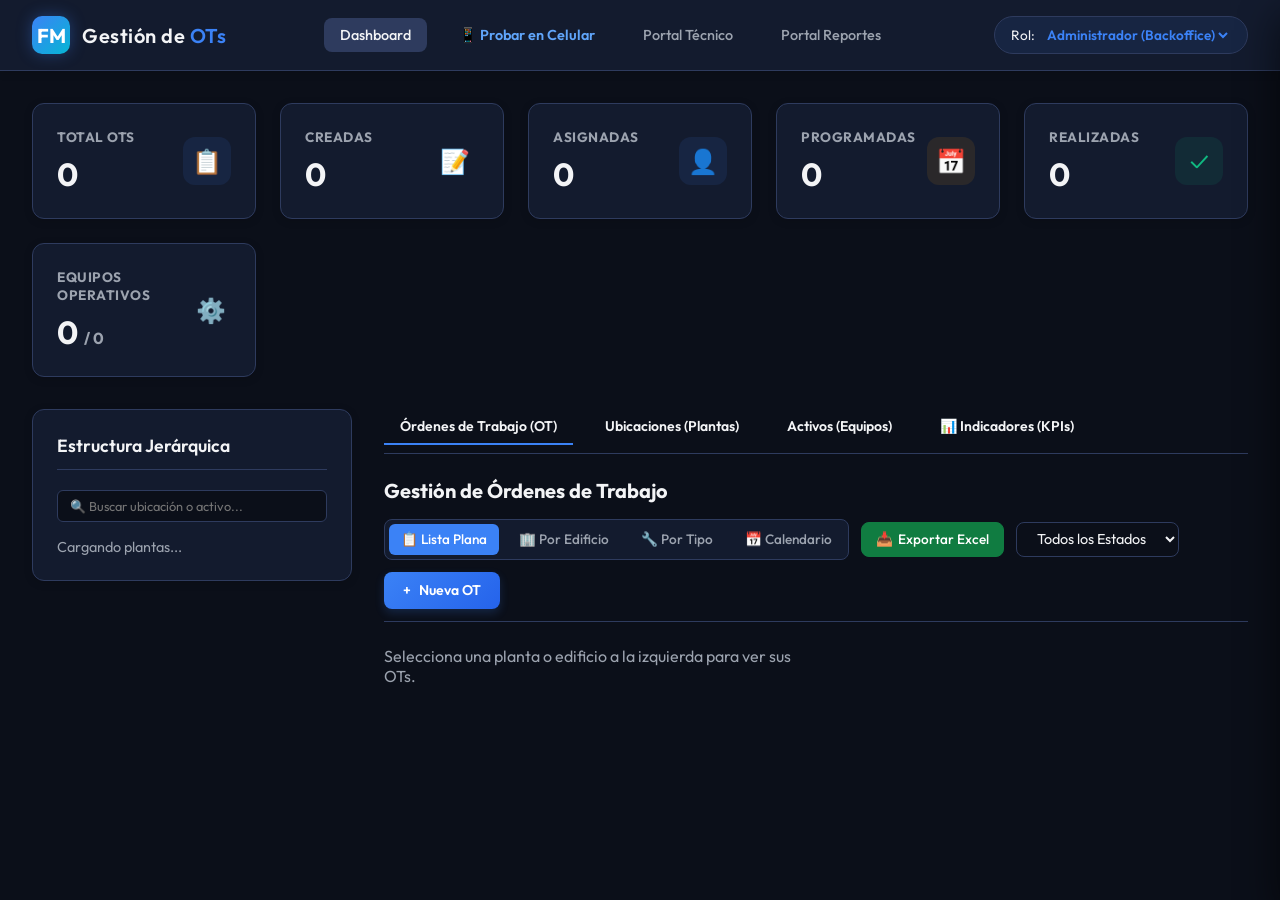
==== commit d6c78570: "Implementar horas de inicio/termino y visualizacion en cronograma estilo Google Calendar con colisio" ====
--- a/static/index.html
+++ b/static/index.html
@@ -734,21 +734,25 @@
                     </div>
 
                      <div style="display: flex; gap: 1rem; margin-bottom: 1rem;">
-                        <div class="form-group" style="flex: 1; margin-bottom: 0;">
-                            <label for="ot-tecnico">Asignar Técnico (Opcional)</label>
-                            <select id="ot-tecnico" class="form-control">
-                                <option value="">No Asignado</option>
-                            </select>
+                        <div class="form-group" style="flex: 1; margin-bottom: 0; display: flex; flex-direction: column;">
+                            <label>Asignar Técnicos (Opcional)</label>
+                            <div id="ot-tecnicos-container" class="form-control" style="height: auto; max-height: 120px; overflow-y: auto; padding: 0.5rem; display: flex; flex-direction: column; gap: 0.35rem; border: 1px solid var(--border-color); border-radius: 6px; background: var(--bg-secondary);">
+                                <!-- Carga dinámica de técnicos -->
+                            </div>
                         </div>
                         <div style="flex: 1.2; display: flex; gap: 0.5rem; margin-bottom: 0;">
-                            <div class="form-group" style="flex: 1.5; margin-bottom: 0;">
-                                <label for="ot-fecha-programada">Fecha Programada (Opcional)</label>
-                                <input type="date" id="ot-fecha-programada" class="form-control">
-                            </div>
-                            <div class="form-group" style="flex: 1; margin-bottom: 0;">
-                                <label for="ot-hora-programada">Hora</label>
-                                <input type="time" id="ot-hora-programada" class="form-control">
-                            </div>
+                             <div class="form-group" style="flex: 2; margin-bottom: 0;">
+                                 <label for="ot-fecha-programada">Fecha Prog. (Opcional)</label>
+                                 <input type="date" id="ot-fecha-programada" class="form-control">
+                             </div>
+                             <div class="form-group" style="flex: 1; margin-bottom: 0;">
+                                 <label for="ot-hora-programada">Inicio</label>
+                                 <input type="time" id="ot-hora-programada" class="form-control">
+                             </div>
+                             <div class="form-group" style="flex: 1; margin-bottom: 0;">
+                                 <label for="ot-hora-fin-programada">Término</label>
+                                 <input type="time" id="ot-hora-fin-programada" class="form-control">
+                             </div>
                         </div>
                     </div>
 
@@ -886,21 +890,25 @@
                     </div>
 
                     <div style="display: flex; gap: 1rem; margin-bottom: 1rem;">
-                        <div class="form-group" style="flex: 1; margin-bottom: 0;">
-                            <label for="edit-ot-tecnico">Asignar Técnico (Opcional)</label>
-                            <select id="edit-ot-tecnico" class="form-control">
-                                <option value="">No Asignado</option>
-                            </select>
+                        <div class="form-group" style="flex: 1; margin-bottom: 0; display: flex; flex-direction: column;">
+                            <label>Asignar Técnicos (Opcional)</label>
+                            <div id="edit-ot-tecnicos-container" class="form-control" style="height: auto; max-height: 120px; overflow-y: auto; padding: 0.5rem; display: flex; flex-direction: column; gap: 0.35rem; border: 1px solid var(--border-color); border-radius: 6px; background: var(--bg-secondary);">
+                                <!-- Carga dinámica de técnicos -->
+                            </div>
                         </div>
                         <div style="flex: 1.2; display: flex; gap: 0.5rem; margin-bottom: 0;">
-                            <div class="form-group" style="flex: 1.5; margin-bottom: 0;">
-                                <label for="edit-ot-fecha-programada">Fecha Programada (Opcional)</label>
-                                <input type="date" id="edit-ot-fecha-programada" class="form-control">
-                            </div>
-                            <div class="form-group" style="flex: 1; margin-bottom: 0;">
-                                <label for="edit-ot-hora-programada">Hora</label>
-                                <input type="time" id="edit-ot-hora-programada" class="form-control">
-                            </div>
+                             <div class="form-group" style="flex: 2; margin-bottom: 0;">
+                                 <label for="edit-ot-fecha-programada">Fecha Prog. (Opcional)</label>
+                                 <input type="date" id="edit-ot-fecha-programada" class="form-control">
+                             </div>
+                             <div class="form-group" style="flex: 1; margin-bottom: 0;">
+                                 <label for="edit-ot-hora-programada">Inicio</label>
+                                 <input type="time" id="edit-ot-hora-programada" class="form-control">
+                             </div>
+                             <div class="form-group" style="flex: 1; margin-bottom: 0;">
+                                 <label for="edit-ot-hora-fin-programada">Término</label>
+                                 <input type="time" id="edit-ot-hora-fin-programada" class="form-control">
+                             </div>
                         </div>
                     </div>
 
@@ -1037,25 +1045,31 @@
     <div class="modal-overlay" id="assign-modal">
         <div class="modal-content" style="max-width: 400px; margin-top: 10%;">
             <div class="modal-header">
-                <h3>Asignar Técnico</h3>
+                <h3>Asignar Técnicos</h3>
                 <button class="btn-icon" id="close-assign-modal">✕</button>
             </div>
             <div class="modal-body">
                 <form id="assign-form">
                     <input type="hidden" id="assign-ot-id">
-                     <div class="form-group">
-                        <label for="assign-select-tecnico">Selecciona el Técnico *</label>
-                        <select id="assign-select-tecnico" class="form-control" required></select>
-                    </div>
-                    <div style="display: flex; gap: 1rem; margin-bottom: 1rem;">
-                        <div class="form-group" style="flex: 1.5; margin-bottom: 0;">
-                            <label for="assign-fecha-programada">Fecha Programada (Opcional)</label>
-                            <input type="date" id="assign-fecha-programada" class="form-control">
-                        </div>
-                        <div class="form-group" style="flex: 1; margin-bottom: 0;">
-                            <label for="assign-hora-programada">Hora</label>
-                            <input type="time" id="assign-hora-programada" class="form-control">
-                        </div>
+                     <div class="form-group" style="display: flex; flex-direction: column;">
+                        <label>Selecciona los Técnicos *</label>
+                        <div id="assign-select-tecnicos-container" class="form-control" style="height: auto; max-height: 120px; overflow-y: auto; padding: 0.5rem; display: flex; flex-direction: column; gap: 0.35rem; border: 1px solid var(--border-color); border-radius: 6px; background: var(--bg-secondary);">
+                            <!-- Carga dinámica de técnicos -->
+                        </div>
+                    </div>
+                    <div style="display: flex; gap: 0.5rem; margin-bottom: 1rem;">
+                         <div class="form-group" style="flex: 2; margin-bottom: 0;">
+                             <label for="assign-fecha-programada">Fecha Prog. (Opcional)</label>
+                             <input type="date" id="assign-fecha-programada" class="form-control">
+                         </div>
+                         <div class="form-group" style="flex: 1.2; margin-bottom: 0;">
+                             <label for="assign-hora-programada">Inicio</label>
+                             <input type="time" id="assign-hora-programada" class="form-control">
+                         </div>
+                         <div class="form-group" style="flex: 1.2; margin-bottom: 0;">
+                             <label for="assign-hora-fin-programada">Término</label>
+                             <input type="time" id="assign-hora-fin-programada" class="form-control">
+                         </div>
                     </div>
                     <button type="submit" class="btn-primary" style="width: 100%; justify-content: center; margin-top: 1rem;">
                         Guardar
--- a/static/css/style.css
+++ b/static/css/style.css
@@ -1259,5 +1259,171 @@
     margin-top: 1px;
 }
 
-
-
+/* ==========================================================================
+   Google Calendar Hourly Layout Styles
+   ========================================================================== */
+
+/* Hourly grid container */
+.calendar-hourly-container {
+    display: flex;
+    position: relative;
+    background: var(--bg-card);
+    border: 1px solid var(--border-color);
+    border-radius: 8px;
+    overflow: hidden;
+    box-shadow: var(--shadow-sm);
+    margin-top: 0.5rem;
+}
+
+/* Left timeline sidebar */
+.calendar-timeline-hours {
+    width: 60px;
+    border-right: 1px solid var(--border-color);
+    background: var(--bg-secondary);
+    display: flex;
+    flex-direction: column;
+    user-select: none;
+    flex-shrink: 0;
+}
+
+.calendar-timeline-hour-label {
+    height: 60px;
+    display: flex;
+    align-items: flex-start;
+    justify-content: center;
+    padding-top: 4px;
+    font-size: 0.75rem;
+    font-weight: 600;
+    color: var(--text-muted);
+    box-sizing: border-box;
+    border-bottom: 1px solid rgba(255, 255, 255, 0.02);
+}
+
+/* Right grid container (holds columns) */
+.calendar-timeline-cols {
+    flex: 1;
+    display: flex;
+    position: relative;
+    background: var(--bg-primary);
+    overflow-x: auto;
+}
+
+/* Grid background lines overlay */
+.calendar-grid-lines {
+    position: absolute;
+    top: 0;
+    left: 0;
+    right: 0;
+    bottom: 0;
+    pointer-events: none;
+    display: flex;
+    flex-direction: column;
+    z-index: 1;
+}
+
+.calendar-grid-line {
+    height: 60px;
+    box-sizing: border-box;
+    border-bottom: 1px solid var(--border-color);
+    opacity: 0.4;
+}
+
+/* Single day column */
+.calendar-timeline-col {
+    flex: 1;
+    min-width: 140px;
+    position: relative;
+    border-right: 1px solid var(--border-color);
+    box-sizing: border-box;
+    display: flex;
+    flex-direction: column;
+    z-index: 2;
+}
+
+.calendar-timeline-col:last-child {
+    border-right: none;
+}
+
+/* Header label for week columns */
+.calendar-col-header {
+    padding: 0.5rem;
+    text-align: center;
+    border-bottom: 1px solid var(--border-color);
+    background: var(--bg-secondary);
+    font-weight: bold;
+    font-size: 0.8rem;
+    color: var(--text-main);
+    user-select: none;
+}
+
+/* Overlays container inside day column */
+.calendar-events-overlay {
+    position: relative;
+    height: 720px; /* 12 hours * 60px */
+    box-sizing: border-box;
+    width: 100%;
+}
+
+/* Absolute-positioned event card */
+.calendar-absolute-ot {
+    position: absolute;
+    border-radius: 6px;
+    padding: 0.35rem 0.5rem;
+    font-size: 0.75rem;
+    box-sizing: border-box;
+    overflow: hidden;
+    text-overflow: ellipsis;
+    cursor: pointer;
+    z-index: 10;
+    transition: transform 0.15s ease, box-shadow 0.15s ease, width 0.2s ease, left 0.2s ease;
+    display: flex;
+    flex-direction: column;
+    gap: 2px;
+}
+
+.calendar-absolute-ot:hover {
+    transform: scale(1.02);
+    z-index: 100;
+    box-shadow: var(--shadow-lg);
+    filter: brightness(1.1);
+}
+
+.calendar-absolute-ot.priority-alta {
+    background-color: rgba(239, 68, 68, 0.15);
+    border: 1px solid rgba(239, 68, 68, 0.3);
+    border-left: 3px solid var(--danger);
+    color: #fca5a5;
+}
+
+.calendar-absolute-ot.priority-media {
+    background-color: rgba(245, 158, 11, 0.15);
+    border: 1px solid rgba(245, 158, 11, 0.3);
+    border-left: 3px solid var(--warning);
+    color: #fde047;
+}
+
+.calendar-absolute-ot.priority-baja {
+    background-color: rgba(59, 130, 246, 0.15);
+    border: 1px solid rgba(59, 130, 246, 0.3);
+    border-left: 3px solid var(--accent-color);
+    color: #93c5fd;
+}
+
+.calendar-absolute-ot .ot-abs-id {
+    font-weight: 700;
+    font-size: 0.7rem;
+}
+
+.calendar-absolute-ot .ot-abs-desc {
+    font-size: 0.62rem;
+    color: var(--text-muted);
+    line-height: 1.25;
+    overflow: hidden;
+    text-overflow: ellipsis;
+    display: -webkit-box;
+    -webkit-line-clamp: 2;
+    -webkit-box-orient: vertical;
+}
+
+
+
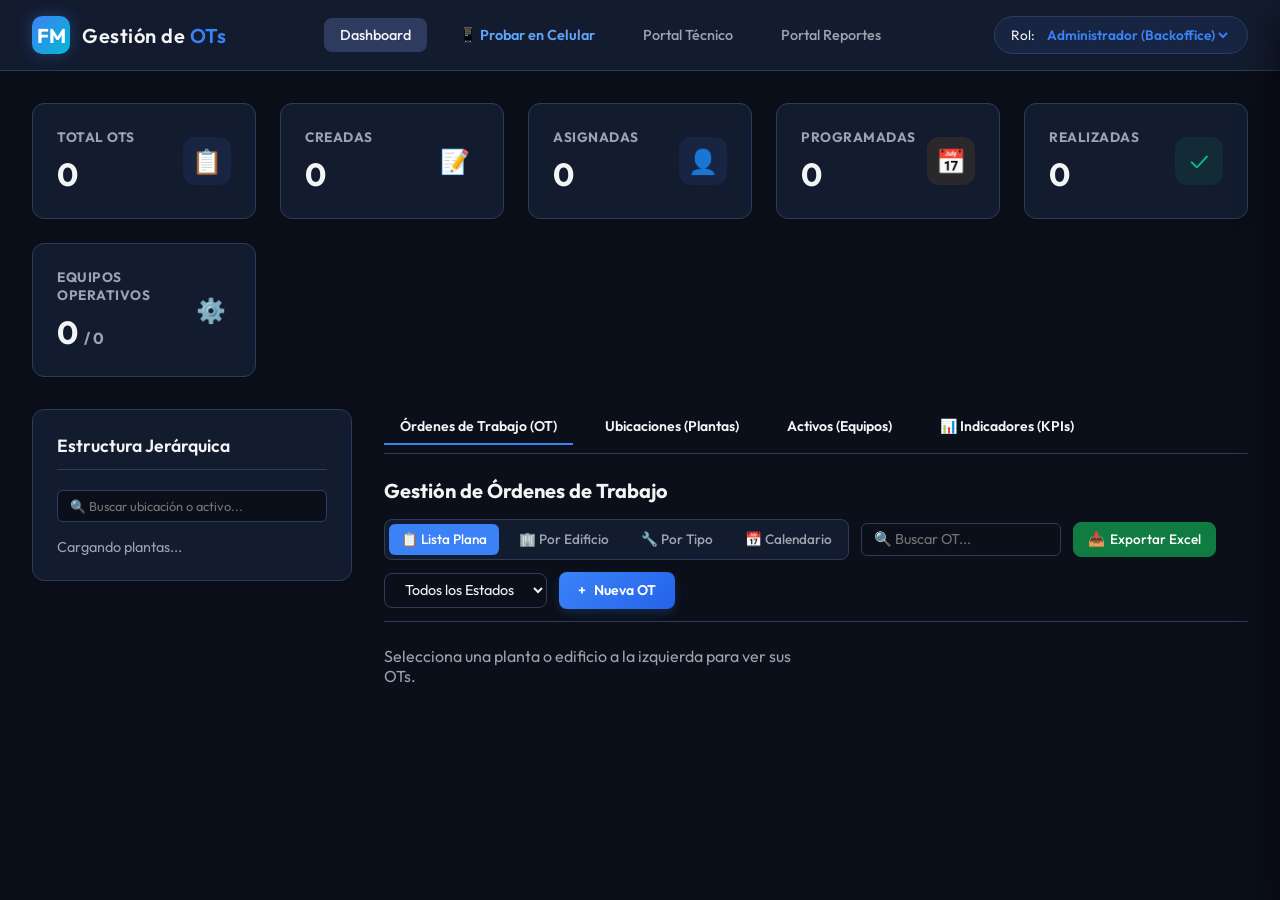
==== commit 4a5cd4a2: "Agregar buscador dinamico multipalabra para OTs en el panel superior de cada vista" ====
--- a/static/index.html
+++ b/static/index.html
@@ -138,6 +138,7 @@
                                     📅 Calendario
                                 </button>
                             </div>
+                            <input type="text" id="search-ot" class="form-control" placeholder="🔍 Buscar OT..." style="width: 200px; padding: 0.4rem 0.75rem; border-radius: 6px;">
                             <button class="btn-secondary" id="btn-export-ots-excel" style="background: #107c41; color: white; border-color: #107c41; display: flex; align-items: center; gap: 0.35rem; padding: 0.45rem 0.85rem; font-size: 0.85rem;">
                                 <span>📥</span> Exportar Excel
                             </button>
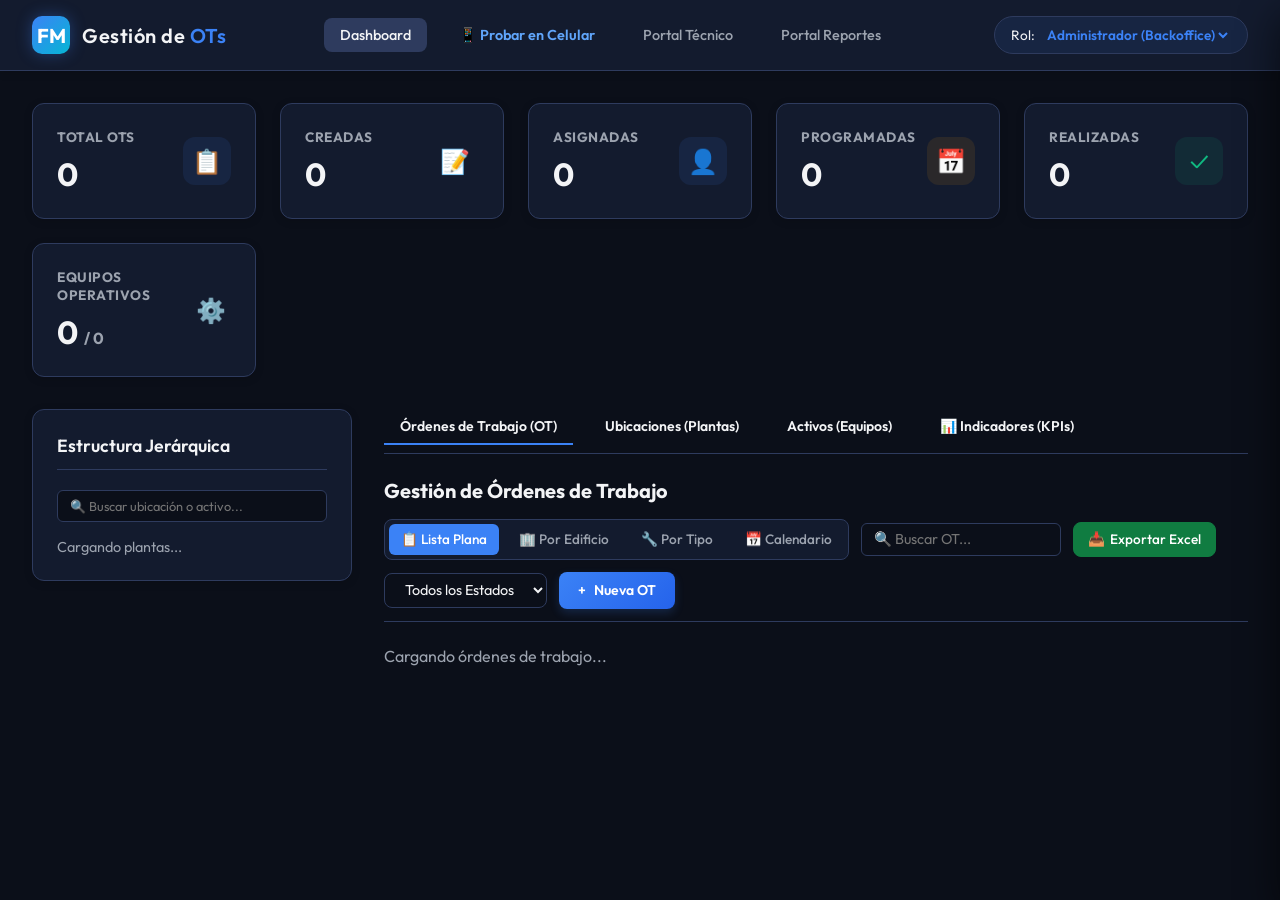
==== commit 055a6ee8: "Corregir sintaxis rota de llaves en openAssignModalDialog de dashboard.js" ====
--- a/static/index.html
+++ b/static/index.html
@@ -4,7 +4,7 @@
     <meta charset="UTF-8">
     <meta name="viewport" content="width=device-width, initial-scale=1.0">
     <title>Gestión de OTs - FMS Climatización</title>
-    <link rel="stylesheet" href="/static/css/style.css">
+    <link rel="stylesheet" href="/static/css/style.css?v=2">
 </head>
 <body>
 
@@ -1257,6 +1257,6 @@
         </div>
     </div>
 
-    <script src="/static/js/dashboard.js"></script>
+    <script src="/static/js/dashboard.js?v=2"></script>
 </body>
 </html>
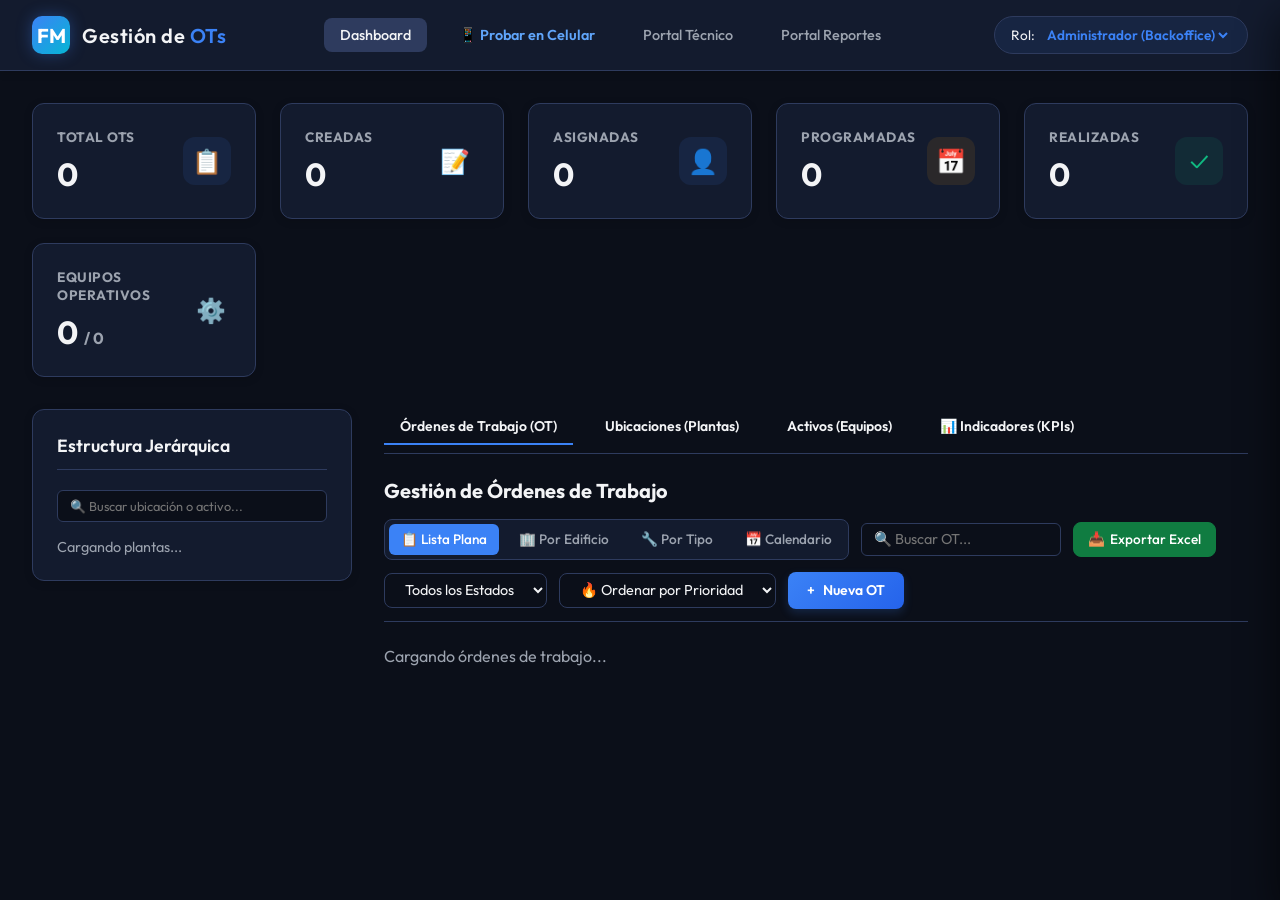
==== commit 4209700c: "Agregar selector de ordenamiento por fecha de creacion asc/desc" ====
--- a/static/index.html
+++ b/static/index.html
@@ -148,6 +148,11 @@
                                 <option value="ASIGNADA">Asignadas</option>
                                 <option value="PROGRAMADA">Programadas</option>
                                 <option value="REALIZADA">Realizadas</option>
+                            </select>
+                            <select id="sort-ot-by" class="form-control" style="width: auto; padding: 0.4rem 1rem;">
+                                <option value="priority" selected>🔥 Ordenar por Prioridad</option>
+                                <option value="date-desc">📅 Recientes primero</option>
+                                <option value="date-asc">📅 Antiguas primero</option>
                             </select>
                             <button class="btn-primary" id="btn-create-ot">
                                 <span>+</span> Nueva OT
@@ -682,8 +687,8 @@
                             <select id="ot-select-planta" class="form-control" required></select>
                         </div>
                         <div class="form-group">
-                            <label for="ot-select-edificio">Edificio / Sector *</label>
-                            <select id="ot-select-edificio" class="form-control" required disabled>
+                            <label for="ot-select-edificio">Edificio / Sector (Opcional)</label>
+                            <select id="ot-select-edificio" class="form-control" disabled>
                                 <option value="">Selecciona planta...</option>
                             </select>
                         </div>
@@ -691,8 +696,8 @@
                     
                     <div class="form-row">
                         <div class="form-group">
-                            <label for="ot-select-ubicacion">Ubicación *</label>
-                            <select id="ot-select-ubicacion" class="form-control" required disabled>
+                            <label for="ot-select-ubicacion">Ubicación (Opcional)</label>
+                            <select id="ot-select-ubicacion" class="form-control" disabled>
                                 <option value="">Selecciona edificio...</option>
                             </select>
                         </div>
@@ -713,10 +718,11 @@
 
                     <div class="form-row">
                         <div class="form-group">
-                            <label for="ot-tipo">Tipo de Mantenimiento *</label>
-                            <select id="ot-tipo" class="form-control" required>
+                            <label for="ot-tipo">Tipo de Mantenimiento</label>
+                            <select id="ot-tipo" class="form-control">
                                 <option value="Correctiva">Correctiva (Falla inesperada)</option>
                                 <option value="Preventiva">Preventiva (Planificada)</option>
+                                <option value="Nuevo">Nuevo</option>
                             </select>
                         </div>
                         <div class="form-group">
@@ -730,8 +736,8 @@
                     </div>
 
                     <div class="form-group">
-                        <label for="ot-descripcion">Descripción del Problema / Tarea *</label>
-                        <textarea id="ot-descripcion" class="form-control" rows="3" required placeholder="Ej: Realizar mantención mensual de filtros de aire, o Compresor en corto circuito."></textarea>
+                        <label for="ot-descripcion">Descripción del Problema / Tarea (Opcional)</label>
+                        <textarea id="ot-descripcion" class="form-control" rows="3" placeholder="Ej: Realizar mantención mensual de filtros de aire, o Compresor en corto circuito."></textarea>
                     </div>
 
                      <div style="display: flex; gap: 1rem; margin-bottom: 1rem;">
@@ -820,8 +826,8 @@
                             <select id="edit-ot-select-planta" class="form-control" required></select>
                         </div>
                         <div class="form-group">
-                            <label for="edit-ot-select-edificio">Edificio / Sector *</label>
-                            <select id="edit-ot-select-edificio" class="form-control" required disabled>
+                            <label for="edit-ot-select-edificio">Edificio / Sector (Opcional)</label>
+                            <select id="edit-ot-select-edificio" class="form-control" disabled>
                                 <option value="">Selecciona planta...</option>
                             </select>
                         </div>
@@ -829,8 +835,8 @@
                     
                     <div class="form-row">
                         <div class="form-group">
-                            <label for="edit-ot-select-ubicacion">Ubicación *</label>
-                            <select id="edit-ot-select-ubicacion" class="form-control" required disabled>
+                            <label for="edit-ot-select-ubicacion">Ubicación (Opcional)</label>
+                            <select id="edit-ot-select-ubicacion" class="form-control" disabled>
                                 <option value="">Selecciona edificio...</option>
                             </select>
                         </div>
@@ -850,10 +856,11 @@
 
                     <div class="form-row">
                         <div class="form-group">
-                            <label for="edit-ot-tipo">Tipo de Mantenimiento *</label>
-                            <select id="edit-ot-tipo" class="form-control" required>
+                            <label for="edit-ot-tipo">Tipo de Mantenimiento</label>
+                            <select id="edit-ot-tipo" class="form-control">
                                 <option value="Correctiva">Correctiva (Falla inesperada)</option>
                                 <option value="Preventiva">Preventiva (Planificada)</option>
+                                <option value="Nuevo">Nuevo</option>
                             </select>
                         </div>
                         <div class="form-group">
@@ -886,8 +893,8 @@
                     </div>
 
                     <div class="form-group">
-                        <label for="edit-ot-descripcion">Descripción del Problema / Tarea *</label>
-                        <textarea id="edit-ot-descripcion" class="form-control" rows="3" required placeholder="Ej: Realizar mantención de filtros, etc."></textarea>
+                        <label for="edit-ot-descripcion">Descripción del Problema / Tarea (Opcional)</label>
+                        <textarea id="edit-ot-descripcion" class="form-control" rows="3" placeholder="Ej: Realizar mantención de filtros, etc."></textarea>
                     </div>
 
                     <div style="display: flex; gap: 1rem; margin-bottom: 1rem;">
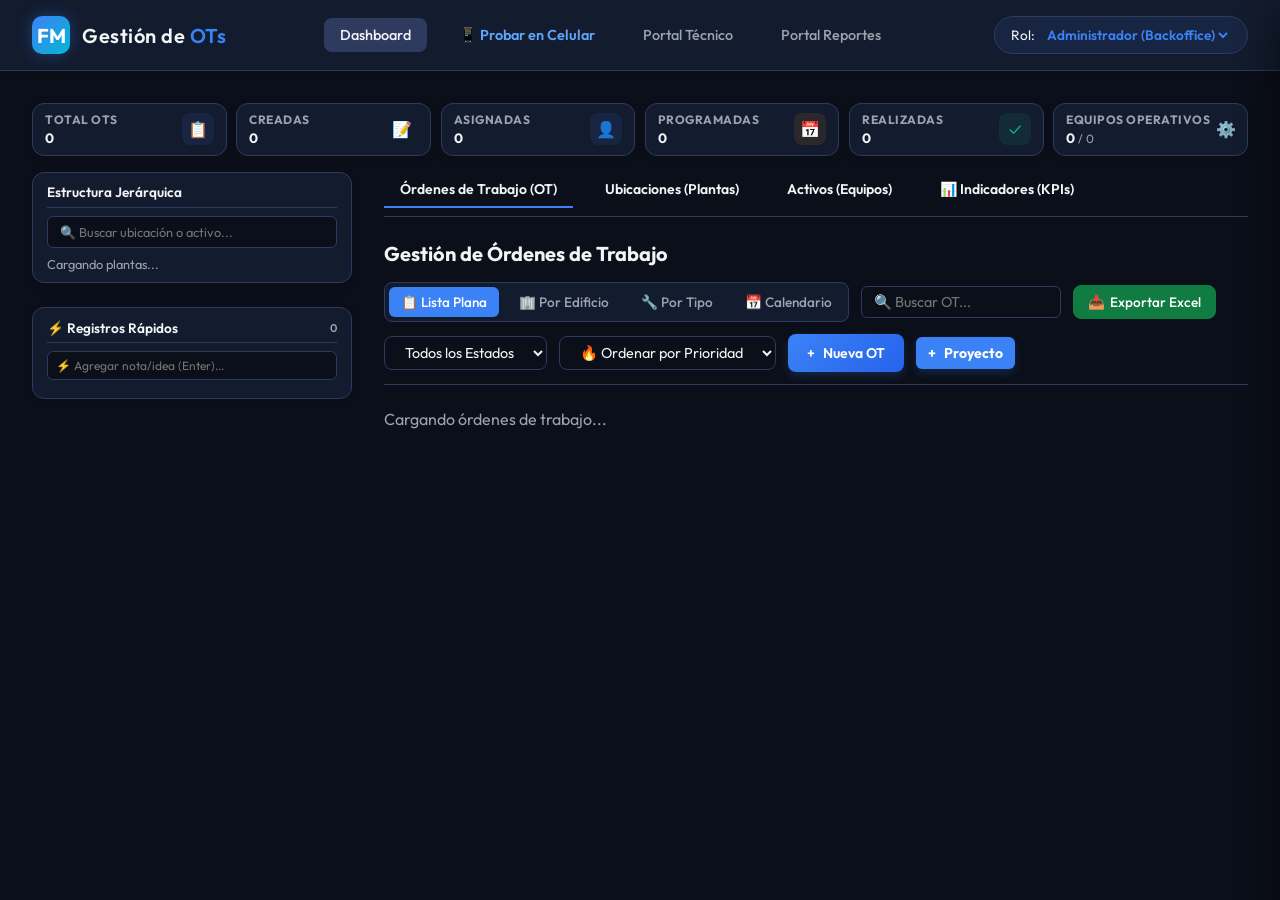
==== commit 8a5c1eb2: "fix: mejorar exportacion a excel sin bloqueo de popups y optimizar liberacion de puertos" ====
--- a/static/index.html
+++ b/static/index.html
@@ -76,7 +76,7 @@
             <div class="kpi-card interactive" id="card-kpi-activos">
                 <div class="kpi-info">
                     <h3>Equipos Operativos</h3>
-                    <div class="kpi-value" id="kpi-activos">0 <span style="font-size: 1rem; color: var(--text-muted);">/ 0</span></div>
+                    <div class="kpi-value" id="kpi-activos">0 <span style="font-size: 0.75rem; color: var(--text-muted); font-weight: normal;">/ 0</span></div>
                 </div>
                 <div class="kpi-icon-wrapper teal">⚙️</div>
             </div>
@@ -85,18 +85,35 @@
         <!-- Dashboard Layout -->
         <div class="dashboard-grid">
             
-            <!-- Sidebar: Hierarchical Selector -->
-            <div class="hierarchy-panel" style="display: flex; flex-direction: column;">
-                <div class="panel-title">
-                    <span>Estructura Jerárquica</span>
-                </div>
-                <div style="margin-bottom: 1rem;">
-                    <input type="text" id="hierarchy-search" class="form-control" placeholder="🔍 Buscar ubicación o activo..." style="font-size: 0.8rem; padding: 0.45rem 0.75rem; border-radius: 6px; width: 100%;">
-                    <div id="search-planta-indicator" style="font-size: 0.7rem; color: var(--text-muted); margin-top: 0.35rem; display: none;"></div>
-                </div>
-                <div class="hierarchy-list" id="hierarchy-tree">
-                    <!-- Loaded dynamically -->
-                    <p style="color: var(--text-muted); font-size: 0.9rem;">Cargando plantas...</p>
+            <!-- Left Sidebar Column -->
+            <div class="sidebar-wrapper" style="display: flex; flex-direction: column; gap: 0.75rem;">
+                <!-- Sidebar Section 1: Hierarchical Selector -->
+                <div class="hierarchy-panel" style="display: flex; flex-direction: column;">
+                    <div class="panel-title">
+                        <span>Estructura Jerárquica</span>
+                    </div>
+                    <div style="margin-bottom: 0.5rem;">
+                        <input type="text" id="hierarchy-search" class="form-control" placeholder="🔍 Buscar ubicación o activo..." style="font-size: 0.8rem; padding: 0.45rem 0.75rem; border-radius: 6px; width: 100%;">
+                        <div id="search-planta-indicator" style="font-size: 0.7rem; color: var(--text-muted); margin-top: 0.35rem; display: none;"></div>
+                    </div>
+                    <div class="hierarchy-list" id="hierarchy-tree">
+                        <!-- Loaded dynamically -->
+                        <p style="color: var(--text-muted); font-size: 0.8rem;">Cargando plantas...</p>
+                    </div>
+                </div>
+
+                <!-- Sidebar Section 2: Registros Rápidos -->
+                <div class="registros-rapidos-panel">
+                    <div class="panel-title" style="display: flex; justify-content: space-between; align-items: center; margin-bottom: 0.5rem;">
+                        <span>⚡ Registros Rápidos</span>
+                        <span style="font-size: 0.7rem; color: var(--text-muted);" id="registros-rapidos-count">0</span>
+                    </div>
+                    <div style="margin-bottom: 0.5rem;">
+                        <input type="text" id="input-registro-rapido" class="form-control" placeholder="⚡ Agregar nota/idea (Enter)..." style="font-size: 0.75rem; padding: 0.35rem 0.5rem; border-radius: 6px; width: 100%;">
+                    </div>
+                    <div class="registros-rapidos-list" id="registros-rapidos-list">
+                        <!-- Loaded dynamically -->
+                    </div>
                 </div>
             </div>
 
@@ -154,9 +171,12 @@
                                 <option value="date-desc">📅 Recientes primero</option>
                                 <option value="date-asc">📅 Antiguas primero</option>
                             </select>
-                            <button class="btn-primary" id="btn-create-ot">
-                                <span>+</span> Nueva OT
-                            </button>
+                             <button class="btn-primary" id="btn-create-ot">
+                                 <span>+</span> Nueva OT
+                             </button>
+                             <button class="btn-primary" id="btn-create-proyecto" title="Nuevo Proyecto" style="background: #3b82f6; border-color: #3b82f6; font-weight: bold; padding: 0.45rem 0.75rem; border-radius: 6px; cursor: pointer;">
+                                 <span>+</span> Proyecto
+                             </button>
                         </div>
                     </div>
                     <div class="grid-container" id="ot-grid">
@@ -733,6 +753,12 @@
                                 <option value="Alta">Alta</option>
                             </select>
                         </div>
+                        <div class="form-group">
+                            <label for="ot-select-proyecto">Proyecto (Opcional)</label>
+                            <select id="ot-select-proyecto" class="form-control">
+                                <option value="">-- Sin Proyecto --</option>
+                            </select>
+                        </div>
                     </div>
 
                     <div class="form-group">
@@ -747,18 +773,27 @@
                                 <!-- Carga dinámica de técnicos -->
                             </div>
                         </div>
-                        <div style="flex: 1.2; display: flex; gap: 0.5rem; margin-bottom: 0;">
-                             <div class="form-group" style="flex: 2; margin-bottom: 0;">
-                                 <label for="ot-fecha-programada">Fecha Prog. (Opcional)</label>
-                                 <input type="date" id="ot-fecha-programada" class="form-control">
+                        <div style="flex: 1.2; display: flex; flex-direction: column; gap: 0.5rem;">
+                             <label style="font-weight: 500; font-size: 0.85rem; color: var(--text-muted);">Programar Horarios de Trabajo (Opcional)</label>
+                             <div style="display: flex; gap: 0.5rem; align-items: flex-end;">
+                                 <div class="form-group" style="flex: 2; margin-bottom: 0;">
+                                     <label style="font-size: 0.75rem; color: var(--text-muted);">Fecha</label>
+                                     <input type="date" id="ot-fecha-programada-input" class="form-control">
+                                 </div>
+                                 <div class="form-group" style="flex: 1; margin-bottom: 0;">
+                                     <label style="font-size: 0.75rem; color: var(--text-muted);">Inicio</label>
+                                     <input type="time" id="ot-hora-programada-input" class="form-control">
+                                 </div>
+                                 <div class="form-group" style="flex: 1; margin-bottom: 0;">
+                                     <label style="font-size: 0.75rem; color: var(--text-muted);">Fin</label>
+                                     <input type="time" id="ot-hora-fin-programada-input" class="form-control">
+                                 </div>
+                                 <button type="button" class="btn-secondary" id="btn-ot-add-schedule" style="padding: 0.5rem; font-size: 0.85rem; height: 38px; display: flex; align-items: center; justify-content: center; gap: 0.25rem; cursor: pointer; border-radius: 6px; border: 1px solid var(--border-color); background: var(--bg-primary); color: var(--text-main);">
+                                     ➕
+                                 </button>
                              </div>
-                             <div class="form-group" style="flex: 1; margin-bottom: 0;">
-                                 <label for="ot-hora-programada">Inicio</label>
-                                 <input type="time" id="ot-hora-programada" class="form-control">
-                             </div>
-                             <div class="form-group" style="flex: 1; margin-bottom: 0;">
-                                 <label for="ot-hora-fin-programada">Término</label>
-                                 <input type="time" id="ot-hora-fin-programada" class="form-control">
+                             <div id="ot-schedules-list" style="display: flex; flex-direction: column; gap: 0.35rem; max-height: 120px; overflow-y: auto; padding: 0.5rem; border: 1px solid var(--border-color); border-radius: 6px; background: var(--bg-secondary); min-height: 45px;">
+                                 <div style="font-size: 0.75rem; color: var(--text-muted); font-style: italic; text-align: center; padding: 6px 0;">Sin horarios programados</div>
                              </div>
                         </div>
                     </div>
@@ -871,6 +906,12 @@
                                 <option value="Alta">Alta</option>
                             </select>
                         </div>
+                        <div class="form-group">
+                            <label for="edit-ot-select-proyecto">Proyecto (Opcional)</label>
+                            <select id="edit-ot-select-proyecto" class="form-control">
+                                <option value="">-- Sin Proyecto --</option>
+                            </select>
+                        </div>
                     </div>
 
                     <div class="form-row">
@@ -904,18 +945,27 @@
                                 <!-- Carga dinámica de técnicos -->
                             </div>
                         </div>
-                        <div style="flex: 1.2; display: flex; gap: 0.5rem; margin-bottom: 0;">
-                             <div class="form-group" style="flex: 2; margin-bottom: 0;">
-                                 <label for="edit-ot-fecha-programada">Fecha Prog. (Opcional)</label>
-                                 <input type="date" id="edit-ot-fecha-programada" class="form-control">
+                        <div style="flex: 1.2; display: flex; flex-direction: column; gap: 0.5rem;">
+                             <label style="font-weight: 500; font-size: 0.85rem; color: var(--text-muted);">Programar Horarios de Trabajo (Opcional)</label>
+                             <div style="display: flex; gap: 0.5rem; align-items: flex-end;">
+                                 <div class="form-group" style="flex: 2; margin-bottom: 0;">
+                                     <label style="font-size: 0.75rem; color: var(--text-muted);">Fecha</label>
+                                     <input type="date" id="edit-ot-fecha-programada-input" class="form-control">
+                                 </div>
+                                 <div class="form-group" style="flex: 1; margin-bottom: 0;">
+                                     <label style="font-size: 0.75rem; color: var(--text-muted);">Inicio</label>
+                                     <input type="time" id="edit-ot-hora-programada-input" class="form-control">
+                                 </div>
+                                 <div class="form-group" style="flex: 1; margin-bottom: 0;">
+                                     <label style="font-size: 0.75rem; color: var(--text-muted);">Fin</label>
+                                     <input type="time" id="edit-ot-hora-fin-programada-input" class="form-control">
+                                 </div>
+                                 <button type="button" class="btn-secondary" id="btn-edit-ot-add-schedule" style="padding: 0.5rem; font-size: 0.85rem; height: 38px; display: flex; align-items: center; justify-content: center; gap: 0.25rem; cursor: pointer; border-radius: 6px; border: 1px solid var(--border-color); background: var(--bg-primary); color: var(--text-main);">
+                                     ➕
+                                 </button>
                              </div>
-                             <div class="form-group" style="flex: 1; margin-bottom: 0;">
-                                 <label for="edit-ot-hora-programada">Inicio</label>
-                                 <input type="time" id="edit-ot-hora-programada" class="form-control">
-                             </div>
-                             <div class="form-group" style="flex: 1; margin-bottom: 0;">
-                                 <label for="edit-ot-hora-fin-programada">Término</label>
-                                 <input type="time" id="edit-ot-hora-fin-programada" class="form-control">
+                             <div id="edit-ot-schedules-list" style="display: flex; flex-direction: column; gap: 0.35rem; max-height: 120px; overflow-y: auto; padding: 0.5rem; border: 1px solid var(--border-color); border-radius: 6px; background: var(--bg-secondary); min-height: 45px;">
+                                 <div style="font-size: 0.75rem; color: var(--text-muted); font-style: italic; text-align: center; padding: 6px 0;">Sin horarios programados</div>
                              </div>
                         </div>
                     </div>
@@ -1262,8 +1312,47 @@
                 </form>
             </div>
         </div>
+    <!-- MODAL: CREATE / EDIT PROYECTO -->
+    <div class="modal-overlay" id="proyecto-modal">
+        <div class="modal-content" style="max-width: 450px;">
+            <div class="modal-header">
+                <h3 id="proyecto-modal-title">Nuevo Proyecto</h3>
+                <button class="btn-icon" id="close-proyecto-modal">✕</button>
+            </div>
+            <div class="modal-body">
+                <form id="proyecto-form">
+                    <input type="hidden" id="proyecto-id-input">
+                    <div class="form-group">
+                        <label for="proyecto-nombre-input">Nombre del Proyecto *</label>
+                        <input type="text" id="proyecto-nombre-input" class="form-control" placeholder="Ej: Remodelación Oficinas Centrales" required>
+                    </div>
+                    <div class="form-group">
+                        <label for="proyecto-descripcion-input">Descripción / Alcance (Opcional)</label>
+                        <textarea id="proyecto-descripcion-input" class="form-control" rows="3" placeholder="Detalles u objetivos del proyecto..."></textarea>
+                    </div>
+                    <div class="form-row">
+                        <div class="form-group">
+                            <label for="proyecto-estado-input">Estado</label>
+                            <select id="proyecto-estado-input" class="form-control">
+                                <option value="EN_PROGRESO" selected>En Progreso</option>
+                                <option value="PAUSADO">Pausado</option>
+                                <option value="COMPLETADO">Completado</option>
+                            </select>
+                        </div>
+                        <div class="form-group">
+                            <label for="proyecto-color-input">Color Identificador</label>
+                            <input type="color" id="proyecto-color-input" class="form-control" value="#3b82f6" style="height: 38px; padding: 2px;">
+                        </div>
+                    </div>
+                    <div class="modal-footer" style="margin-top: 1.5rem; display: flex; justify-content: flex-end; gap: 0.5rem;">
+                        <button type="button" class="btn-secondary" id="btn-cancel-proyecto">Cancelar</button>
+                        <button type="submit" class="btn-primary">Guardar Proyecto</button>
+                    </div>
+                </form>
+            </div>
+        </div>
     </div>
 
-    <script src="/static/js/dashboard.js?v=2"></script>
+    <script src="/static/js/dashboard.js?v=3"></script>
 </body>
 </html>
--- a/static/css/style.css
+++ b/static/css/style.css
@@ -199,15 +199,21 @@
 /* KPI Cards Row */
 .kpi-container {
     display: grid;
-    grid-template-columns: repeat(auto-fit, minmax(220px, 1fr));
-    gap: 1.5rem;
-    margin-bottom: 2rem;
+    grid-template-columns: repeat(6, 1fr);
+    gap: 0.6rem;
+    margin-bottom: 1rem;
+}
+
+@media (max-width: 1024px) {
+    .kpi-container {
+        grid-template-columns: repeat(auto-fit, minmax(130px, 1fr));
+    }
 }
 
 .kpi-card {
     background-color: var(--bg-secondary);
     border: 1px solid var(--border-color);
-    padding: 1.5rem;
+    padding: 0.5rem 0.75rem;
     border-radius: var(--border-radius);
     display: flex;
     justify-content: space-between;
@@ -264,33 +270,38 @@
 }
 
 .kpi-card.interactive:hover {
-    transform: translateY(-5px);
+    transform: translateY(-3px);
     border-color: var(--border-focus);
     box-shadow: var(--shadow-lg);
     background-color: var(--bg-card-hover);
 }
 
 .kpi-info h3 {
-    font-size: 0.85rem;
+    font-size: 0.75rem;
     color: var(--text-muted);
     text-transform: uppercase;
     letter-spacing: 0.5px;
-    margin-bottom: 0.5rem;
+    margin-bottom: 0.2rem;
+    white-space: nowrap;
+    overflow: hidden;
+    text-overflow: ellipsis;
 }
 
 .kpi-value {
-    font-size: 2rem;
+    font-size: 0.85rem;
     font-weight: 700;
+    line-height: 1.2;
 }
 
 .kpi-icon-wrapper {
-    width: 48px;
-    height: 48px;
-    border-radius: 12px;
+    width: 32px;
+    height: 32px;
+    border-radius: 8px;
     display: flex;
     align-items: center;
     justify-content: center;
-    font-size: 1.5rem;
+    font-size: 1rem;
+    flex-shrink: 0;
 }
 
 .kpi-icon-wrapper.blue { background: rgba(59, 130, 246, 0.1); color: var(--accent-color); }
@@ -317,8 +328,101 @@
     background-color: var(--bg-secondary);
     border: 1px solid var(--border-color);
     border-radius: var(--border-radius);
-    padding: 1.5rem;
+    padding: 0.65rem 0.85rem;
     box-shadow: var(--shadow-sm);
+}
+
+.hierarchy-panel .panel-title {
+    font-size: 0.85rem;
+    font-weight: 600;
+    margin-bottom: 0.5rem;
+    padding-bottom: 0.35rem;
+    border-bottom: 1px solid var(--border-color);
+    display: flex;
+    justify-content: space-between;
+    align-items: center;
+}
+
+/* Sidebar Section 2: Registros Rápidos */
+.registros-rapidos-panel {
+    background-color: var(--bg-secondary);
+    border: 1px solid var(--border-color);
+    border-radius: var(--border-radius);
+    padding: 0.65rem 0.85rem;
+    box-shadow: var(--shadow-sm);
+    margin-top: 0.75rem;
+}
+
+.registros-rapidos-panel .panel-title {
+    font-size: 0.85rem;
+    font-weight: 600;
+    margin-bottom: 0.5rem;
+    padding-bottom: 0.35rem;
+    border-bottom: 1px solid var(--border-color);
+}
+
+.registros-rapidos-list {
+    display: flex;
+    flex-direction: column;
+    gap: 0.35rem;
+    max-height: 250px;
+    overflow-y: auto;
+}
+
+.registro-rapido-item {
+    display: flex;
+    align-items: center;
+    justify-content: space-between;
+    padding: 0.35rem 0.5rem;
+    background: var(--bg-card);
+    border: 1px solid var(--border-color);
+    border-radius: 6px;
+    font-size: 0.75rem;
+    transition: var(--transition-fast);
+}
+
+.registro-rapido-item:hover {
+    border-color: var(--border-focus);
+}
+
+.registro-rapido-item.completed span.registro-texto {
+    text-decoration: line-through;
+    opacity: 0.6;
+}
+
+.registro-rapido-actions {
+    display: flex;
+    gap: 0.2rem;
+    align-items: center;
+}
+
+.btn-rr-action {
+    background: transparent;
+    border: none;
+    cursor: pointer;
+    font-size: 0.75rem;
+    padding: 0.1rem 0.25rem;
+    border-radius: 4px;
+    opacity: 0.7;
+    transition: opacity 0.2s;
+}
+
+.btn-rr-action:hover {
+    opacity: 1;
+    background: var(--bg-secondary);
+}
+
+/* Project Badge on OT Cards */
+.ot-tag-proyecto {
+    display: inline-flex;
+    align-items: center;
+    gap: 0.25rem;
+    font-size: 0.7rem;
+    font-weight: 600;
+    padding: 0.15rem 0.45rem;
+    border-radius: 4px;
+    color: white;
+    margin-right: 0.35rem;
 }
 
 .panel-title {
